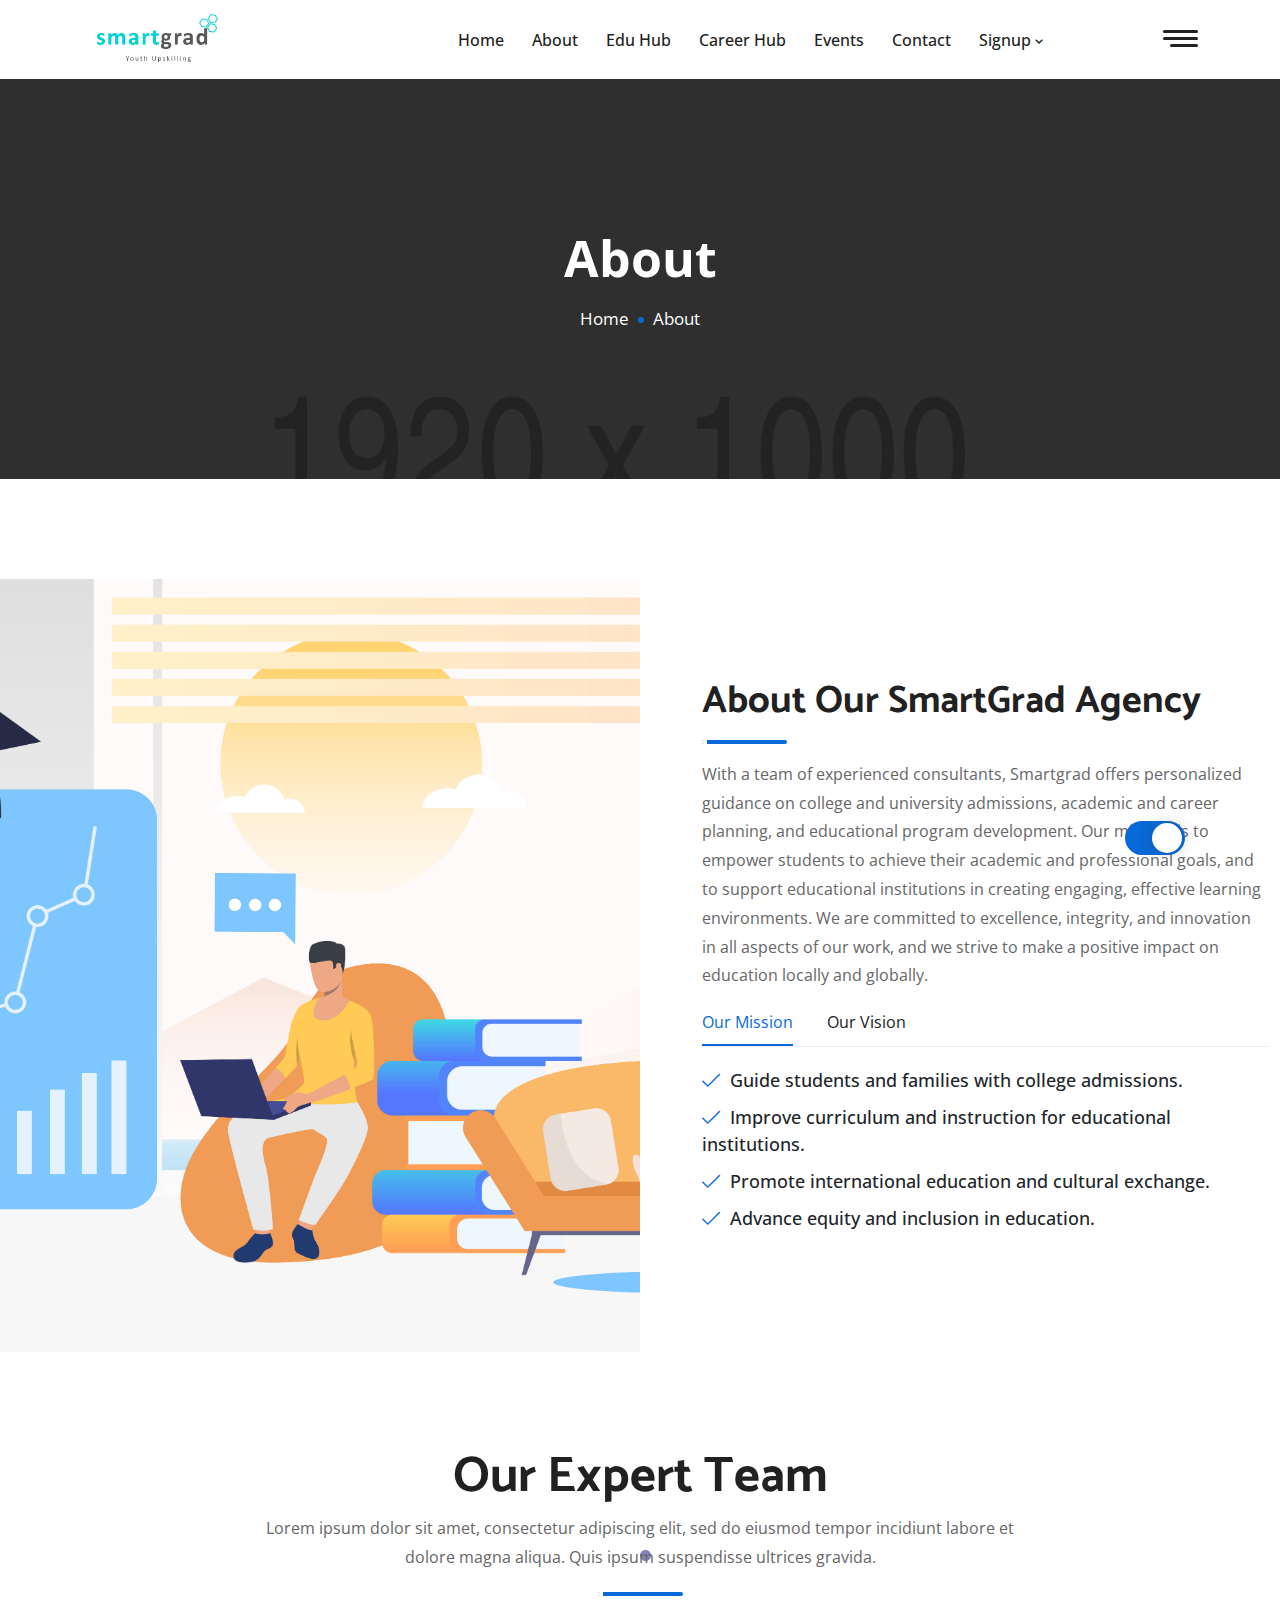
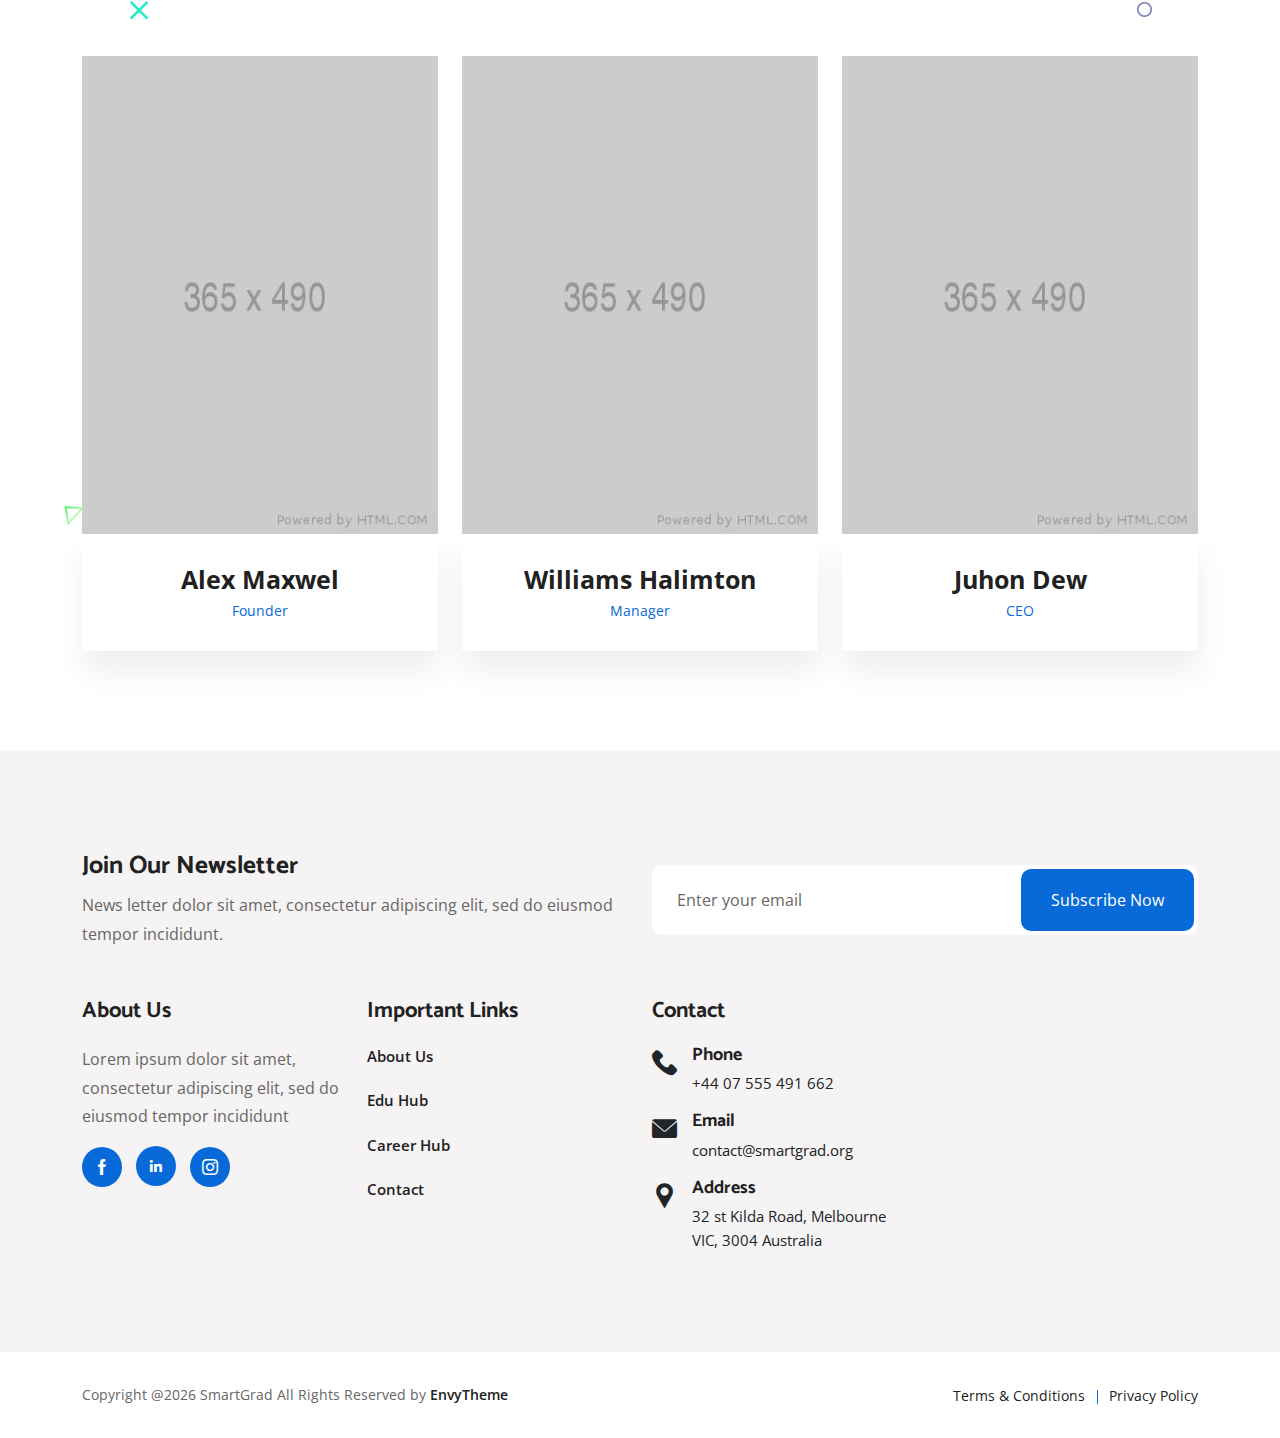
==== about.html @ a42e8f5b "footer updated" ====
<!doctype html>
<html lang="zxx" class="theme-light">
    <head>
        <!-- Required meta tags -->
        <meta charset="utf-8">
        <meta name="viewport" content="width=device-width, initial-scale=1, shrink-to-fit=no">
        <!-- Bootstrap CSS --> 
        <link rel="stylesheet" href="assets/css/bootstrap.min.css">
        <!-- Owl Default CSS --> 
        <link rel="stylesheet" href="assets/css/owl.default.min.css">
        <!-- Owl Carousel CSS --> 
        <link rel="stylesheet" href="assets/css/owl.carousel.min.css">
        <!-- Owl Magnific CSS --> 
        <link rel="stylesheet" href="assets/css/magnific-popup.min.css">
        <!-- Animate CSS --> 
        <link rel="stylesheet" href="assets/css/animate.min.css">
        <!-- Boxicons CSS --> 
		<link rel="stylesheet" href="assets/css/boxicons.min.css">
        <!-- Flaticon CSS --> 
		<link rel="stylesheet" href="assets/css/flaticon.css">
        <!-- Meanmenu CSS -->
        <link rel="stylesheet" href="assets/css/meanmenu.css">
		<!-- Odometer CSS-->
		<link rel="stylesheet" href="assets/css/odometer.min.css">
        <!-- Style CSS -->
        <link rel="stylesheet" href="assets/css/style.css">
        <!-- RTL CSS -->
        <link rel="stylesheet" href="assets/css/dark.css">
        <!-- Responsive CSS -->
		<link rel="stylesheet" href="assets/css/responsive.css">
		
		<title>Fria - IT Startups & Digital Services HTML Template</title>

        <link rel="icon" type="image/png" href="assets/img/favicon.png">
    </head>

    <body>

        <!-- Start Preloader Area -->
        <div class="preloader">
            <div class="preloader">
                <span></span>
                <span></span>
            </div>
        </div>
        <!-- End Preloader Area -->

        <!-- Start Navbar Area -->
        <div class="navbar-area">
            <div class="fria-responsive-nav">
                <div class="container">
                    <div class="fria-responsive-menu">
                        <div class="logo">
                            <a href="index.html">
                                <img src="assets/img/logo.jpg" class="black-logo" alt="image">
                                <img src="assets/img/logo-2.png" class="white-logo" alt="image">
                            </a>
                        </div>
                    </div>
                </div>
            </div>

            <div class="fria-nav">
                <div class="container">
                    <nav class="navbar navbar-expand-md navbar-light">
                        <a class="navbar-brand" href="index-old.html">
                            <img src="assets/img/logo.jpg" class="black-logo" alt="image" width="150" height="auto">
                            <img src="assets/img/logo-2.png" class="white-logo" alt="image">
                        </a>

                        <div class="collapse navbar-collapse mean-menu" id="navbarSupportedContent">
                            <ul class="navbar-nav">
                                <li class="nav-item">
                                    <a href="/index.html" class="nav-link">
                                        Home
                                    </a>
                                </li>

                                <li class="nav-item">
                                    <a href="about.html" class="nav-link">
                                        About
                                    </a>
                                </li>

                                <li class="nav-item">
                                    <a href="#" class="nav-link">
                                        Edu Hub
                                    </a>
                                </li>

                                <li class="nav-item">
                                    <a href="#" class="nav-link">
                                        Career Hub
                                    </a>
                                </li>
                                <li class="nav-item">
                                    <a href="event.html" class="nav-link">
                                        Events
                                    </a>
                                </li>
                                <li class="nav-item">
                                    <a href="contact.html" class="nav-link">
                                        Contact
                                    </a>
                                </li>
                                <li class="nav-item">
                                    <a href="contact.html" class="nav-link">
                                        Signup
                                        <i class='bx bx-chevron-down'></i>
                                    </a>
                                    <ul class="dropdown-menu">
                                        <li class="nav-item">
                                            <a href="index-old.html" class="nav-link">
                                                Signup for Education
                                            </a>
                                        </li>

                                        <li class="nav-item">
                                            <a href="sign-in.html?for=education" class="nav-link">
                                                Signup for Career
                                            </a>
                                        </li>
                                    </ul>
                                </li>
                            </ul>

                            <div class="others-options">
                                <!--                                <div class="option-item">-->
                                <!--                                    <i class="search-btn flaticon-search"></i>-->
                                <!--                                    <i class="close-btn flaticon-cancel"></i>-->
                                <!--                                    <div class="search-overlay search-popup">-->
                                <!--                                        <div class='search-box'>-->
                                <!--                                            <form class="search-form">-->
                                <!--                                                <input class="search-input" name="search" placeholder="Search" type="text">-->

                                <!--                                                <button class="search-button" type="submit">-->
                                <!--                                                    <i class="flaticon-search"></i>-->
                                <!--                                                </button>-->
                                <!--                                            </form>-->
                                <!--                                        </div>-->
                                <!--                                    </div>-->
                                <!--                                </div>-->

                                <div class="burger-menu">
                                    <span></span>
                                    <span></span>
                                    <span></span>
                                </div>
                            </div>
                        </div>
                    </nav>
                </div>
            </div>
        </div>
        <!-- End Navbar Area -->

        <!-- Sidebar Modal -->
        <div class="sidebar-modal">
            <div class="sidebar-modal-inner">
                <div class="sidebar-about-area">
                    <div class="title">
                        <h2>About Us</h2>
                        <p>We believe brand interaction is key in communication. Real innovations and a positive customer experience are the heart of successful communication. No fake products and services. The customer is king, their lives and needs are the inspiration.</p>
                    </div>
                </div>

                <div class="sidebar-contact-feed">
                    <h2>Contact</h2>
                    <div class="contact-form">
                        <form id="contactForm">
                            <div class="row">
                                <div class="col-lg-12 col-md-12">
                                    <div class="form-group">
                                        <input type="text" name="name" id="name" class="form-control" required data-error="Please enter your name" placeholder="Your Name">
                                        <div class="help-block with-errors"></div>
                                    </div>
                                </div>

                                <div class="col-lg-12 col-md-12">
                                    <div class="form-group">
                                        <input type="email" name="email" id="email" class="form-control" required data-error="Please enter your email" placeholder="Your Email">
                                        <div class="help-block with-errors"></div>
                                    </div>
                                </div>

                                <div class="col-lg-12 col-md-12">
                                    <div class="form-group">
                                        <input type="text" name="phone_number" id="phone_number" required data-error="Please enter your number" class="form-control" placeholder="Your Phone">
                                        <div class="help-block with-errors"></div>
                                    </div>
                                </div>

                                <div class="col-lg-12 col-md-12">
                                    <div class="form-group">
                                        <input type="text" name="msg_subject" id="msg_subject" class="form-control" required data-error="Please enter your subject" placeholder="Your Subject">
                                        <div class="help-block with-errors"></div>
                                    </div>
                                </div>

                                <div class="col-lg-12 col-md-12">
                                    <div class="form-group">
                                        <textarea name="message" class="form-control" id="message" cols="30" rows="6" required data-error="Write your message" placeholder="Your Message"></textarea>
                                        <div class="help-block with-errors"></div>
                                    </div>
                                </div>

                                <div class="col-lg-12 col-md-12">
                                    <div class="send-btn">
                                        <button type="submit" class="send-btn-one">
                                            Send Message
                                        </button>

                                        <div id="msgSubmit" class="h3 text-center hidden"></div>
                                        <div class="clearfix"></div>
                                    </div>
                                </div>
                            </div>
                        </form>
                    </div>
                </div>

                <div class="sidebar-contact-area">
                    <div class="contact-info">
                        <div class="contact-info-content">
                            <h2>
                                <a href="tel:+0881306298615">
                                    +088 130 629 8615
                                </a>
                                <span>OR</span>
                                <a href="mailto:fria@gmail.com">
                                    fria@gmail.com
                                </a>
                            </h2>
    
                            <ul class="social">
                                <li>
                                    <a href="#" target="_blank">
                                        <i class="flaticon-facebook"></i>
                                    </a>
                                </li>
                                <li>
                                    <a href="#" target="_blank">
                                        <i class="flaticon-twitter"></i>
                                    </a>
                                </li>
                                <li>
                                    <a href="#" target="_blank">
                                        <i class="flaticon-instagram"></i>
                                    </a>
                                </li>
                                <li>
                                    <a href="#" target="_blank">
                                        <i class="flaticon-pinterest"></i>
                                    </a>
                                </li>
                            </ul>
                        </div>
                    </div>
                </div>

                <span class="close-btn sidebar-modal-close-btn">
                    <i class="flaticon-cancel"></i>
                </span>
            </div>
        </div>
        <!-- End Sidebar Modal -->

        <!-- Start Page Title Area -->
        <div class="page-title-area item-bg-1">
            <div class="d-table">
                <div class="d-table-cell">
                    <div class="container">
                        <div class="page-title-content">
                            <h2>About</h2>
                            <ul>
                                <li><a href="index-old.html">Home</a></li>
                                <li>About</li>
                            </ul>
                        </div>
                    </div>
                </div>
            </div>
        </div>
        <!-- End Page Title Area -->

        <!-- Start About Area -->
        <section class="about-section ptb-100">
            <div class="container-fluid">
                <div class="row">
                    <div class="col-lg-6 p-0">
                        <div class="about-image">
                            <img src="assets/about.jpeg" alt="image">
                        </div>
                    </div>

                    <div class="col-lg-6">
                        <div class="about-tab">
                            <h2>About Our SmartGrad Agency</h2>
                            <div class="bar"></div>
                            <p>With a team of experienced consultants, Smartgrad offers personalized guidance on college and university admissions, academic and career planning, and educational program development. Our mission is to empower students to achieve their academic and professional goals, and to support educational institutions in creating engaging, effective learning environments. We are committed to excellence, integrity, and innovation in all aspects of our work, and we strive to make a positive impact on education locally and globally.</p>

                            <div class="tab about-list-tab">
                                <ul class="tabs">
                                    <li>
                                        <a href="#">
                                            Our Mission
                                        </a>
                                    </li>
                                    <li>
                                        <a href="#">
                                            Our Vision
                                        </a>
                                    </li>
                                </ul>

                                <div class="tab_content">
                                    <div class="tabs_item">
                                        <ul class="list">
                                            <li>
                                                <i class="flaticon-tick"></i>
                                                Guide students and families with college admissions.
                                            </li>

                                            <li>
                                                <i class="flaticon-tick"></i>
                                                Improve curriculum and instruction for educational institutions.
                                            </li>

                                            <li>
                                                <i class="flaticon-tick"></i>
                                                Promote international education and cultural exchange.
                                            </li>

                                            <li>
                                                <i class="flaticon-tick"></i>
                                                Advance equity and inclusion in education.
                                            </li>
                                        </ul>
                                    </div>

                                    <div class="tabs_item">
                                        <ul class="list">
                                            <li>
                                                <i class="flaticon-tick"></i>
                                                To be the top choice for students and families seeking education guidance.
                                            </li>

                                            <li>
                                                <i class="flaticon-tick"></i>
                                                To revolutionize education by providing innovative solutions to educational institutions.
                                            </li>

                                            <li>
                                                <i class="flaticon-tick"></i>
                                                To create a global network of students and educators promoting cultural exchange and collaboration.
                                            </li>

                                            <li>
                                                <i class="flaticon-tick"></i>
                                                To promote equitable and inclusive education opportunities for all students.
                                            </li>
                                        </ul>

                                        <p>Lorem ipsum dolor sit amet, consectetur adipiscing elit, sed do eiusmod tempor incididunt ut labore et dolore magna aliqua. Quis ipsum suspendisse ultrices gravida. Risus commodo viverra maecenas accumsan facilisis.</p>

                                        <a class="default-btn" href="#">
                                            Discover More
                                        </a>
                                    </div>

                                    <div class="tabs_item">
                                        <div class="text">
                                            <h3>How to generate your Creative Idea With IT Business</h3>
                                        </div>

                                        <ul class="list">
                                            <li>
                                                <i class="flaticon-tick"></i>
                                                The Philosopy of Business Analytics
                                            </li>

                                            <li>
                                                <i class="flaticon-tick"></i>
                                                Fast Track Your Business
                                            </li>

                                            <li>
                                                <i class="flaticon-tick"></i>
                                                Lies & Damn Lies About Your Business
                                            </li>

                                            <li>
                                                <i class="flaticon-tick"></i>
                                                The Ultimate Deal on Business
                                            </li>
                                        </ul>

                                        <p>Lorem ipsum dolor sit amet, consectetur adipiscing elit, sed do eiusmod tempor incididunt ut labore et dolore magna aliqua. Quis ipsum suspendisse ultrices gravida. Risus commodo viverra maecenas accumsan facilisis.</p>

                                        <a class="default-btn" href="#">
                                            Discover More
                                        </a>
                                    </div>
                                </div>
                            </div>
                        </div>
                    </div>
                </div>
            </div>
        </section>
        <!-- End About Area -->
        
        <!-- Start Team Area -->
        <section class="team-section pb-70">
            <div class="container">
                <div class="section-title">
                    <h2>Our Expert Team</h2>
                    <p>Lorem ipsum dolor sit amet, consectetur adipiscing elit, sed do eiusmod tempor incidiunt labore et dolore magna aliqua. Quis ipsum suspendisse ultrices gravida.</p>
                    <div class="bar"></div>
                </div>

                <div class="row">
                    <div class="col-lg-4 col-md-6 col-sm-6">
                        <div class="team-item">
                            <div class="image">
                                <img src="assets/img/team/1.jpg" alt="image">
    
                                <ul class="social">
                                    <li>
                                        <a href="#" target="_blank">
                                            <i class="bx bxl-facebook"></i>
                                        </a>
                                    </li>
                                    <li>
                                        <a href="#" target="_blank">
                                            <i class="bx bxl-twitter"></i>
                                        </a>
                                    </li>
                                    <li>
                                        <a href="#" target="_blank">
                                            <i class="bx bxl-linkedin"></i>
                                        </a>
                                    </li>
                                    <li>
                                        <a href="#" target="_blank">
                                            <i class="bx bxl-instagram"></i>
                                        </a>
                                    </li>
                                </ul>
                            </div>
    
                            <div class="content">
                                <h3>Alex Maxwel</h3>
                                <span>Founder</span>
                            </div>
                        </div>
                    </div>

                    <div class="col-lg-4 col-md-6 col-sm-6">
                        <div class="team-item">
                            <div class="image">
                                <img src="assets/img/team/2.jpg" alt="image">
    
                                <ul class="social">
                                    <li>
                                        <a href="#" target="_blank">
                                            <i class="bx bxl-facebook"></i>
                                        </a>
                                    </li>
                                    <li>
                                        <a href="#" target="_blank">
                                            <i class="bx bxl-twitter"></i>
                                        </a>
                                    </li>
                                    <li>
                                        <a href="#" target="_blank">
                                            <i class="bx bxl-linkedin"></i>
                                        </a>
                                    </li>
                                    <li>
                                        <a href="#" target="_blank">
                                            <i class="bx bxl-instagram"></i>
                                        </a>
                                    </li>
                                </ul>
                            </div>
    
                            <div class="content">
                                <h3>Williams Halimton</h3>
                                <span>Manager</span>
                            </div>
                        </div>
                    </div>

                    <div class="col-lg-4 col-md-6 col-sm-6 offset-lg-0 offset-md-3">
                        <div class="team-item">
                            <div class="image">
                                <img src="assets/img/team/3.jpg" alt="image">
    
                                <ul class="social">
                                    <li>
                                        <a href="#" target="_blank">
                                            <i class="bx bxl-facebook"></i>
                                        </a>
                                    </li>
                                    <li>
                                        <a href="#" target="_blank">
                                            <i class="bx bxl-twitter"></i>
                                        </a>
                                    </li>
                                    <li>
                                        <a href="#" target="_blank">
                                            <i class="bx bxl-linkedin"></i>
                                        </a>
                                    </li>
                                    <li>
                                        <a href="#" target="_blank">
                                            <i class="bx bxl-instagram"></i>
                                        </a>
                                    </li>
                                </ul>
                            </div>
    
                            <div class="content">
                                <h3>Juhon Dew</h3>
                                <span>CEO</span>
                            </div>
                        </div>
                    </div>
                </div>
            </div>

            <div class="default-shape">
                <div class="shape-1">
                    <img src="assets/img/shape/4.png" alt="image">
                </div>

                <div class="shape-2 rotateme">
                    <img src="assets/img/shape/5.svg" alt="image">
                </div>

                <div class="shape-3">
                    <img src="assets/img/shape/6.svg" alt="image">
                </div>

                <div class="shape-4">
                    <img src="assets/img/shape/7.png" alt="image">
                </div>

                <div class="shape-5">
                    <img src="assets/img/shape/8.png" alt="image">
                </div>
            </div>
        </section>
        <!-- End Team Area -->

        <!-- Start Footer Area -->
        <section class="footer-section pt-100 pb-70">
            <div class="container">
                <div class="subscribe-area">
                    <div class="row align-items-center">
                        <div class="col-lg-6 col-md-6">
                            <div class="subscribe-content">
                                <h2>Join Our Newsletter</h2>
                                <p>News letter dolor sit amet, consectetur adipiscing elit, sed do eiusmod tempor incididunt.</p>
                            </div>
                        </div>

                        <div class="col-lg-6 col-md-6">
                            <form class="newsletter-form">
                                <input type="email" class="input-newsletter" placeholder="Enter your email" name="EMAIL" required autocomplete="off">
                                <button type="submit">
                                    Subscribe Now
                                </button>

                                <div id="validator-newsletter" class="form-result"></div>
                            </form>
                        </div>
                    </div>
                </div>

                <div class="row">
                    <div class="col-lg-3 col-md-6 col-sm-6">
                        <div class="single-footer-widget">
                            <div class="footer-heading">
                                <h3>About Us</h3>
                            </div>
                            <p>Lorem ipsum dolor sit amet, consectetur adipiscing elit, sed do eiusmod tempor incididunt</p>
                            <ul class="footer-social">
                                <li>
                                    <a href="https://www.facebook.com/smartgrad.uk" target="_blank">
                                        <i class="flaticon-facebook"></i>
                                    </a>
                                </li>

                                <li>
                                    <a href="https://www.linkedin.com/company/smartgrad-org/" target="_blank">
                                        <i class="bx bxl-linkedin"></i>
                                    </a>
                                </li>
                                <li>
                                    <a href="https://www.instagram.com/smartgrad_/" target="_blank">
                                        <i class="flaticon-instagram"></i>
                                    </a>
                                </li>
                            </ul>
                        </div>
                    </div>

                    <div class="col-lg-3 col-md-6 col-sm-6">
                        <div class="single-footer-widget">
                            <div class="footer-heading">
                                <h3>Important Links</h3>
                            </div>

                            <ul class="footer-quick-links">
                                <li>
                                    <a href="about.html">About Us</a>
                                </li>
                                <li>
                                    <a href="edu-hub.html">Edu Hub</a>
                                </li>
                                <li>
                                    <a href="career-hub.html">Career Hub</a>
                                </li>
                                <li>
                                    <a href="contact.html">Contact</a>
                                </li>
                            </ul>
                        </div>
                    </div>

                    <div class="col-lg-3 col-md-6 col-sm-6">
                        <div class="single-footer-widget">
                            <div class="footer-heading">
                                <h3>Contact</h3>
                            </div>

                            <div class="footer-info-contact">
                                <i class="flaticon-phone-call"></i>
                                <h3>Phone</h3>
                                <span><a href="tel:+44-07-555-491-662">+44 07 555 491 662</a></span>
                            </div>

                            <div class="footer-info-contact">
                                <i class="flaticon-envelope"></i>
                                <h3>Email</h3>
                                <span><a href="mailto:contact@smartgrad.org">contact@smartgrad.org</a></span>
                            </div>

                            <div class="footer-info-contact">
                                <i class="flaticon-pin"></i>
                                <h3>Address</h3>
                                <span>32 st Kilda Road, Melbourne VIC, 3004 Australia</span>
                            </div>
                        </div>
                    </div>
                </div>
            </div>
        </section>
        <!-- End Footer Area -->

        <!-- Start Copy Right Area -->
        <div class="copyright-area">
            <div class="container">
                <div class="copyright-area-content">
                    <div class="row align-items-center">
                        <div class="col-lg-6 col-md-6">
                            <p>
                                Copyright @<script>document.write(new Date().getFullYear())</script> SmartGrad All Rights Reserved by
                                <a href="https://envytheme.com/" target="_blank">
                                    EnvyTheme
                                </a>
                            </p>
                        </div>

                        <div class="col-lg-6 col-md-6">
                            <ul>
                                <li>
                                    <a href="terms-condition.html">Terms & Conditions</a>
                                </li>
                                <li>
                                    <a href="privacy-policy.html">Privacy Policy</a>
                                </li>
                            </ul>
                        </div>
                    </div>
                </div>
            </div>
        </div>
        <!-- End Copy Right Area -->

        <!-- Start Go Top Section -->
        <div class="go-top">
            <i class="bx bx-chevron-up"></i>
            <i class="bx bx-chevron-up"></i>
        </div>
        <!-- End Go Top Section -->

        <!-- dark version -->
        <div class="dark-version">
            <label id="switch" class="switch">
                <input type="checkbox" onchange="toggleTheme()" id="slider">
                <span class="slider round"></span>
            </label>
        </div>
        <!-- dark version -->

        <!-- Jquery Slim JS -->
        <script src="assets/js/jquery.min.js"></script>
        <!-- Popper JS -->
        <script src="assets/js/popper.min.js"></script>
        <!-- Bootstrap JS -->
        <script src="assets/js/bootstrap.min.js"></script>
        <!-- Meanmenu JS -->
        <script src="assets/js/jquery.meanmenu.js"></script>
        <!-- Owl Carousel JS -->
		<script src="assets/js/owl.carousel.js"></script>
        <!-- Magnific JS -->
		<script src="assets/js/jquery.magnific-popup.min.js"></script>
		<!-- Appear JS --> 
        <script src="assets/js/jquery.appear.min.js"></script>
        <script>
            $(document).ready(function(){
                var path = window.location.pathname;
                console.log(path)
                $(".nav-item a[href*='"+path+"']").addClass("active");
            })
        </script>
		<!-- Odometer JS --> 
		<script src="assets/js/odometer.min.js"></script>
		<!-- Form Ajaxchimp JS -->
		<script src="assets/js/jquery.ajaxchimp.min.js"></script>
		<!-- Form Validator JS -->
		<script src="assets/js/form-validator.min.js"></script>
		<!-- Contact JS -->
        <script src="assets/js/contact-form-script.js"></script>
        <!-- Wow JS -->
        <script src="assets/js/wow.min.js"></script>
        <!-- Custom JS -->
        <script src="assets/js/main.js"></script>
    </body>
</html>
---- assets/css/flaticon.css ----
/*
Flaticon icon font: Flaticon
*/
@font-face {
	font-family: "Flaticon";
	src: url("../../assets/fonts/Flaticon.eot");
	src: url("../../assets/fonts/Flaticon.eot?#iefix") format("embedded-opentype"),
	url("../../assets/fonts/Flaticon.woff2") format("woff2"),
	url("../../assets/fonts/Flaticon.woff") format("woff"),
	url("../../assets/fonts/Flaticon.ttf") format("truetype"),
	url("../../assets/fonts/Flaticon.svg#Flaticon") format("svg");
	font-weight: normal;
	font-style: normal;
}
@media screen and (-webkit-min-device-pixel-ratio:0) {
	@font-face {
		font-family: "Flaticon";
		src: url("../../assets/fonts/Flaticon.svg#Flaticon") format("svg");
	}
}
[class^="flaticon-"]:before, [class*=" flaticon-"]:before,
[class^="flaticon-"]:after, [class*=" flaticon-"]:after {   
	font-family: Flaticon;
	font-style: normal;
}


.flaticon-cancel:before { content: "\f100"; }
.flaticon-search:before { content: "\f101"; }
.flaticon-blueprint:before { content: "\f102"; }
.flaticon-update:before { content: "\f103"; }
.flaticon-security:before { content: "\f104"; }
.flaticon-clock:before { content: "\f105"; }
.flaticon-it:before { content: "\f106"; }
.flaticon-setting:before { content: "\f107"; }
.flaticon-promotion:before { content: "\f108"; }
.flaticon-cellphone:before { content: "\f109"; }
.flaticon-shopping-cart:before { content: "\f10a"; }
.flaticon-blog:before { content: "\f10b"; }
.flaticon-devices:before { content: "\f10c"; }
.flaticon-play:before { content: "\f10d"; }
.flaticon-shared-folder:before { content: "\f10e"; }
.flaticon-quality:before { content: "\f10f"; }
.flaticon-target:before { content: "\f110"; }
.flaticon-left-quotes-sign:before { content: "\f111"; }
.flaticon-right:before { content: "\f112"; }
.flaticon-left:before { content: "\f113"; }
.flaticon-facebook:before { content: "\f114"; }
.flaticon-twitter:before { content: "\f115"; }
.flaticon-pinterest:before { content: "\f116"; }
.flaticon-instagram:before { content: "\f117"; }
.flaticon-phone-call:before { content: "\f118"; }
.flaticon-envelope:before { content: "\f119"; }
.flaticon-pin:before { content: "\f11a"; }
.flaticon-optimize:before { content: "\f11b"; }
.flaticon-internet:before { content: "\f11c"; }
.flaticon-cloud-computing:before { content: "\f11d"; }
.flaticon-edit:before { content: "\f11e"; }
.flaticon-thinking:before { content: "\f11f"; }
.flaticon-software:before { content: "\f120"; }
.flaticon-analysis:before { content: "\f121"; }
.flaticon-trophy:before { content: "\f122"; }
.flaticon-technical-support:before { content: "\f123"; }
.flaticon-happy:before { content: "\f124"; }
.flaticon-check:before { content: "\f125"; }
.flaticon-checked:before { content: "\f126"; }
.flaticon-laptop:before { content: "\f127"; }
.flaticon-project-management:before { content: "\f128"; }
.flaticon-report:before { content: "\f129"; }
.flaticon-data:before { content: "\f12a"; }
.flaticon-tick:before { content: "\f12b"; }
---- assets/css/meanmenu.css ----
.mean-container .mean-bar{float:left;width:100%;position:absolute;background:0 0;padding:20px 0 0;z-index:999;border-bottom:1px solid rgba(0,0,0,.03);height:55px}.mean-container a.meanmenu-reveal{width:35px;height:30px;padding:12px 15px 0 0;position:absolute;right:0;cursor:pointer;color:#fff;text-decoration:none;font-size:16px;text-indent:-9999em;line-height:22px;font-size:1px;display:block;font-weight:700}.mean-container a.meanmenu-reveal span{display:block;background:#fff;height:4px;margin-top:3px;border-radius:3px}.mean-container .mean-nav{float:left;width:100%;background:#fff;margin-top:55px}.mean-container .mean-nav ul{padding:0;margin:0;width:100%;border:none;list-style-type:none}.mean-container .mean-nav ul li{position:relative;float:left;width:100%}.mean-container .mean-nav ul li a{display:block;float:left;width:90%;padding:1em 5%;margin:0;text-align:left;color:#677294;border-top:1px solid #dbeefd;text-decoration:none}.mean-container .mean-nav ul li a.active{color:#000}.mean-container .mean-nav ul li li a{width:80%;padding:1em 10%;color:#677294;border-top:1px solid #dbeefd;opacity:1;text-shadow:none!important;visibility:visible;text-transform:none;font-size:14px}.mean-container .mean-nav ul li.mean-last a{border-bottom:none;margin-bottom:0}.mean-container .mean-nav ul li li li a{width:70%;padding:1em 15%}.mean-container .mean-nav ul li li li li a{width:60%;padding:1em 20%}.mean-container .mean-nav ul li li li li li a{width:50%;padding:1em 25%}.mean-container .mean-nav ul li a:hover{background:#252525;background:rgba(255,255,255,.1)}.mean-container .mean-nav ul li a.mean-expand{margin-top:3px;width:100%;height:24px;padding:12px!important;text-align:right;position:absolute;right:0;top:0;z-index:2;font-weight:700;background:0 0;border:none!important}.mean-container .mean-push{float:left;width:100%;padding:0;margin:0;clear:both}.mean-nav .wrapper{width:100%;padding:0;margin:0}.mean-container .mean-bar,.mean-container .mean-bar *{-webkit-box-sizing:content-box;-moz-box-sizing:content-box;box-sizing:content-box}.mean-remove{display:none!important}.mobile-nav{display:none}.mobile-nav.mean-container .mean-nav ul li a.active{color:#ff2d55}.main-nav{background:#000;position:absolute;top:0;left:0;padding-top:15px;padding-bottom:15px;width:100%;z-index:999;height:auto}.mean-nav .dropdown-toggle::after{display:none}.navbar-light .navbar-brand,.navbar-light .navbar-brand:hover{color:#fff;font-weight:700;text-transform:uppercase;line-height:1}.main-nav nav ul{padding:0;margin:0;list-style-type:none}.main-nav nav .navbar-nav .nav-item{position:relative;padding:15px 0}.main-nav nav .navbar-nav .nav-item a{font-weight:500;font-size:16px;text-transform:uppercase;color:#fff;padding-left:0;padding-right:0;padding-top:0;padding-bottom:0;margin-left:15px;margin-right:15px}.main-nav nav .navbar-nav .nav-item a.active,.main-nav nav .navbar-nav .nav-item a:focus,.main-nav nav .navbar-nav .nav-item a:hover{color:#ff2d55}.main-nav nav .navbar-nav .nav-item:hover a{color:#ff2d55}.main-nav nav .navbar-nav .nav-item .dropdown-menu{-webkit-box-shadow:0 0 30px 0 rgba(0,0,0,.05);box-shadow:0 0 30px 0 rgba(0,0,0,.05);background:#0d1028;position:absolute;top:80px;left:0;width:250px;z-index:99;display:block;padding-top:20px;padding-left:5px;padding-right:5px;padding-bottom:20px;opacity:0;visibility:hidden;-webkit-transition:all .3s ease-in-out;transition:all .3s ease-in-out}.main-nav nav .navbar-nav .nav-item .dropdown-menu li{position:relative;padding:0}.main-nav nav .navbar-nav .nav-item .dropdown-menu li a{font-size:15px;font-weight:500;text-transform:capitalize;padding:9px 15px;margin:0;display:block;color:#fff}.main-nav nav .navbar-nav .nav-item .dropdown-menu li a.active,.main-nav nav .navbar-nav .nav-item .dropdown-menu li a:focus,.main-nav nav .navbar-nav .nav-item .dropdown-menu li a:hover{color:#ff2d55}.main-nav nav .navbar-nav .nav-item .dropdown-menu li .dropdown-menu{position:absolute;left:-100%;top:0;opacity:0!important;visibility:hidden!important}.main-nav nav .navbar-nav .nav-item .dropdown-menu li:hover .dropdown-menu{opacity:1!important;visibility:visible!important;top:-20px!important}.main-nav nav .navbar-nav .nav-item .dropdown-menu li .dropdown-menu li .dropdown-menu{position:absolute;left:-100%;top:0;opacity:0!important;visibility:hidden!important}.main-nav nav .navbar-nav .nav-item .dropdown-menu li:hover .dropdown-menu li:hover .dropdown-menu{opacity:1!important;visibility:visible!important;top:-20px!important}.main-nav nav .navbar-nav .nav-item .dropdown-menu li .dropdown-menu li a{color:#fff;text-transform:capitalize}.main-nav nav .navbar-nav .nav-item .dropdown-menu li .dropdown-menu li a.active,.main-nav nav .navbar-nav .nav-item .dropdown-menu li .dropdown-menu li a:focus,.main-nav nav .navbar-nav .nav-item .dropdown-menu li .dropdown-menu li a:hover{color:#fff}.main-nav nav .navbar-nav .nav-item:hover ul{opacity:1;visibility:visible;top:100%}.main-nav nav .navbar-nav .nav-item:last-child .dropdown-menu{left:auto;right:0}@media only screen and (max-width:991px){.mobile-nav{display:block;position:relative}.mobile-nav .logo{text-decoration:none;position:absolute;top:11px;z-index:999;left:15px;color:#fff;font-weight:700;text-transform:uppercase;font-size:20px}.mean-container .mean-bar{background-color:#fff;padding:0}.mean-container a.meanmenu-reveal{padding:15px 15px 0 0}.mobile-nav nav .navbar-nav{height:300px;overflow-y:scroll}.mobile-nav nav .navbar-nav .nav-item a i{display:none}.main-nav{display:none!important}}
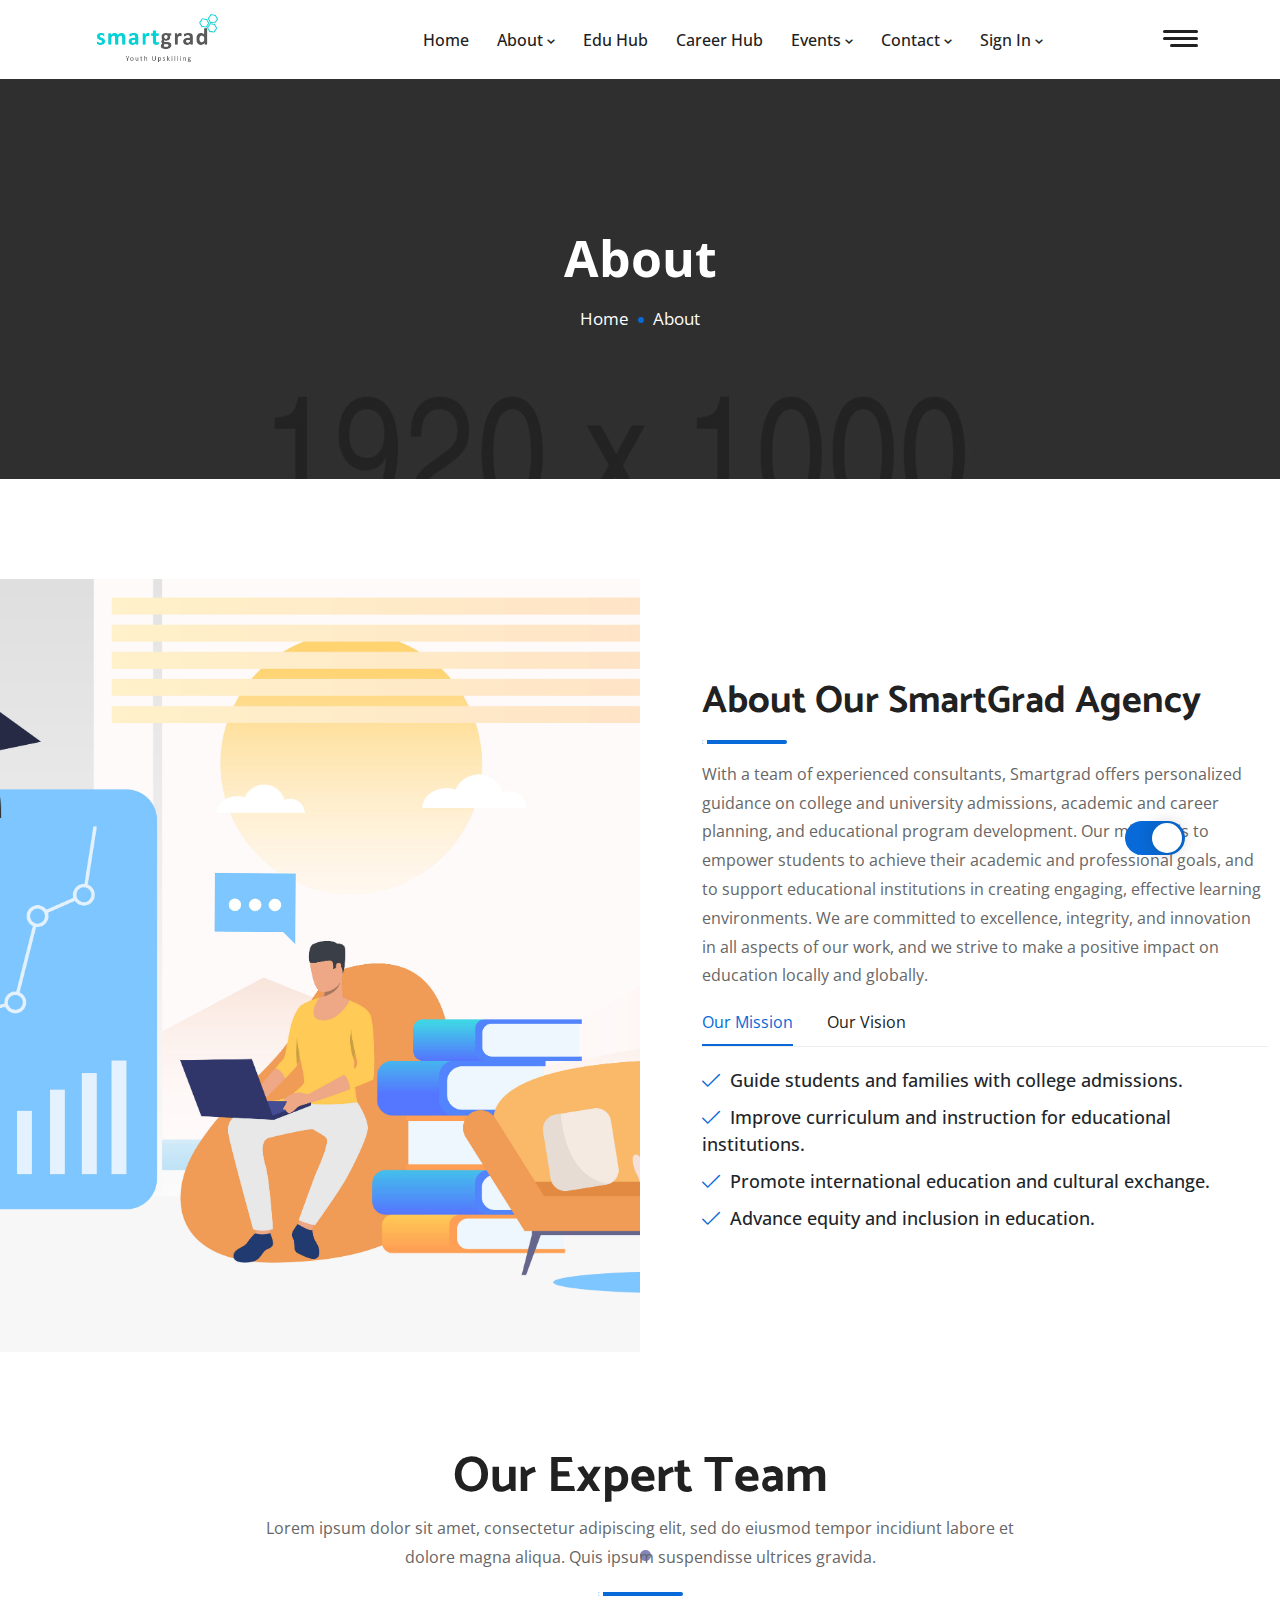
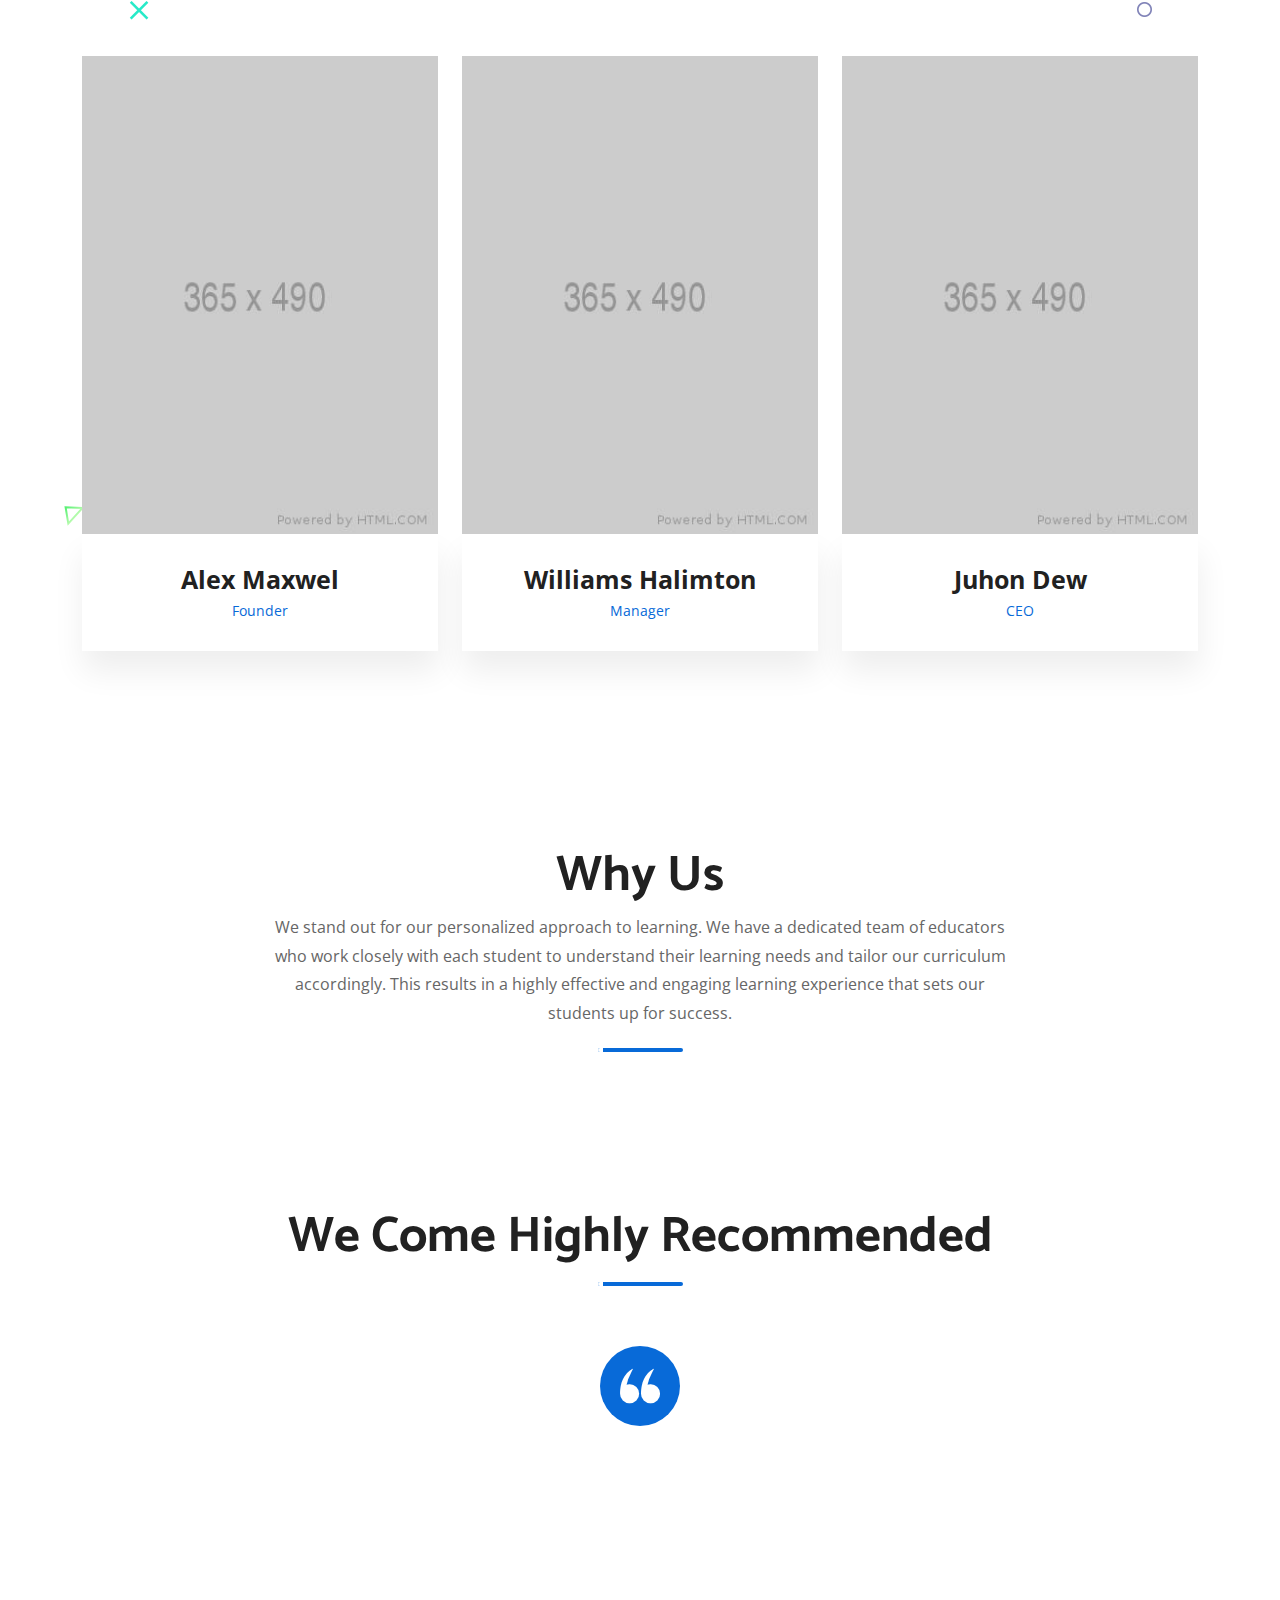
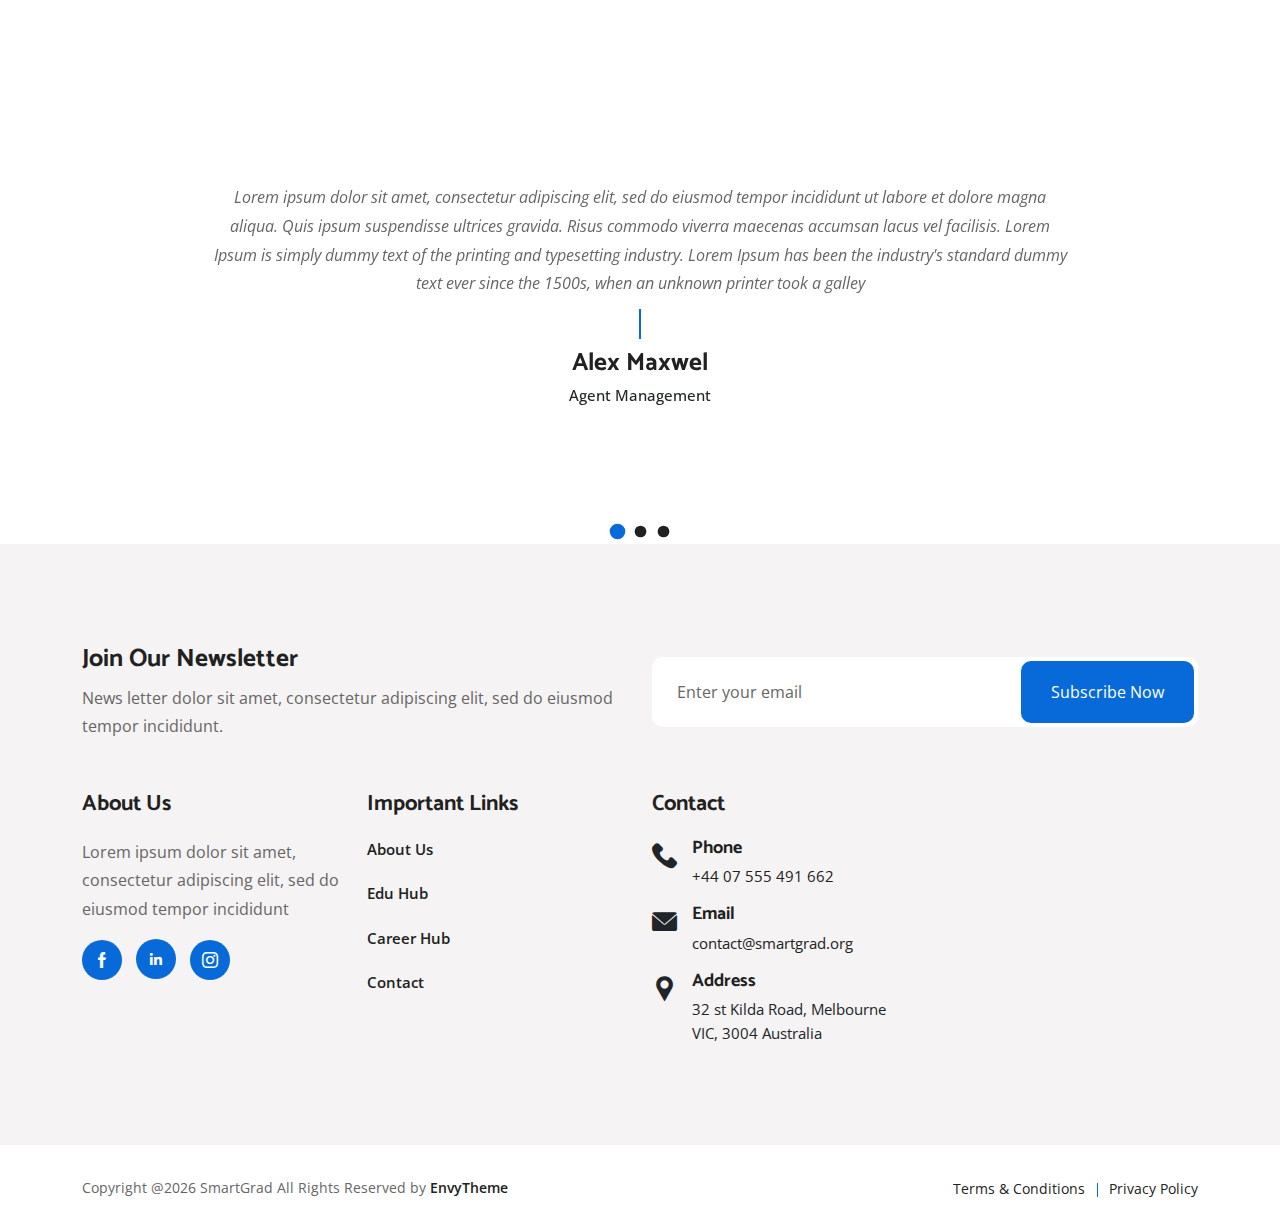
==== commit c2f88a29: "new updates" ====
--- a/about.html
+++ b/about.html
@@ -71,7 +71,7 @@
                         <div class="collapse navbar-collapse mean-menu" id="navbarSupportedContent">
                             <ul class="navbar-nav">
                                 <li class="nav-item">
-                                    <a href="/index.html" class="nav-link">
+                                    <a href="/" class="nav-link">
                                         Home
                                     </a>
                                 </li>
@@ -79,45 +79,89 @@
                                 <li class="nav-item">
                                     <a href="about.html" class="nav-link">
                                         About
-                                    </a>
+                                        <i class='bx bx-chevron-down'></i>
+                                    </a>
+                                    <ul class="dropdown-menu">
+                                        <li class="nav-item">
+                                            <a href="about.html#team" class="nav-link">
+                                                Team
+                                            </a>
+                                        </li>
+                                        <li class="nav-item">
+                                            <a href="about.html#why-us" class="nav-link">
+                                                Why Us
+                                            </a>
+                                        </li>
+                                        <li class="nav-item">
+                                            <a href="about.html#testimonials" class="nav-link">
+                                                Testimonials
+                                            </a>
+                                        </li>
+                                        <li class="nav-item">
+                                            <a href="about.html#partners" class="nav-link">
+                                                Our Partners
+                                            </a>
+                                        </li>
+                                    </ul>
                                 </li>
 
                                 <li class="nav-item">
-                                    <a href="#" class="nav-link">
+                                    <a href="edu-hub.html" class="nav-link">
                                         Edu Hub
                                     </a>
                                 </li>
 
                                 <li class="nav-item">
-                                    <a href="#" class="nav-link">
+                                    <a href="career-hub.html" class="nav-link">
                                         Career Hub
                                     </a>
                                 </li>
                                 <li class="nav-item">
                                     <a href="event.html" class="nav-link">
                                         Events
-                                    </a>
+                                        <i class='bx bx-chevron-down'></i>
+                                    </a>
+                                    <ul class="dropdown-menu">
+                                        <li class="nav-item">
+                                            <a href="event.html#upcoming-events" class="nav-link">
+                                                Upcoming Events
+                                            </a>
+                                        </li>
+                                        <li class="nav-item">
+                                            <a href="event.html#news" class="nav-link">
+                                                News
+                                            </a>
+                                        </li>
+                                    </ul>
                                 </li>
                                 <li class="nav-item">
                                     <a href="contact.html" class="nav-link">
                                         Contact
-                                    </a>
-                                </li>
-                                <li class="nav-item">
-                                    <a href="contact.html" class="nav-link">
-                                        Signup
                                         <i class='bx bx-chevron-down'></i>
                                     </a>
                                     <ul class="dropdown-menu">
                                         <li class="nav-item">
-                                            <a href="index-old.html" class="nav-link">
-                                                Signup for Education
+                                            <a href="faq.html" class="nav-link">
+                                                FAQ
                                             </a>
                                         </li>
-
+                                    </ul>
+                                </li>
+                                <li class="nav-item">
+                                    <a href="sign-in.html" class="nav-link">
+                                        Sign in
+                                        <i class='bx bx-chevron-down'></i>
+                                    </a>
+                                    <ul class="dropdown-menu">
                                         <li class="nav-item">
                                             <a href="sign-in.html?for=education" class="nav-link">
-                                                Signup for Career
+                                                Sign in for Education
+                                            </a>
+                                        </li>
+
+                                        <li class="nav-item">
+                                            <a href="sign-in.html?for=career" class="nav-link">
+                                                Sign in for Career
                                             </a>
                                         </li>
                                     </ul>
@@ -411,7 +455,7 @@
         <!-- End About Area -->
         
         <!-- Start Team Area -->
-        <section class="team-section pb-70">
+        <section id="team" class="team-section pb-70">
             <div class="container">
                 <div class="section-title">
                     <h2>Our Expert Team</h2>
@@ -553,6 +597,89 @@
             </div>
         </section>
         <!-- End Team Area -->
+
+        <!-- Start Why Us -->
+        <section id="why-us" class="choose-section ptb-100">
+            <div class="container">
+                <div class="section-title">
+                    <h2>Why Us</h2>
+                    <p>We stand out for our personalized approach to learning. We have a dedicated team of educators who work closely with each student to understand their learning needs and tailor our curriculum accordingly. This results in a highly effective and engaging learning experience that sets our students up for success.</p>
+                    <div class="bar"></div>
+                </div>
+            </div>
+        </section>
+        <!-- End Why Us -->
+
+        <!-- Start Clients Area -->
+        <section id="testimonials" class="clients-section">
+            <div class="container">
+                <div class="section-title">
+                    <h2>We come highly recommended</h2>
+                    <div class="bar"></div>
+                </div>
+
+                <div class="clients-slider owl-carousel owl-theme">
+                    <div class="clients-item">
+                        <div class="icon mb-3">
+                            <i class="flaticon-left-quotes-sign"></i>
+                        </div>
+                        <iframe width="560" height="315" src="https://www.youtube.com/embed/Uew5So_5PgM" title="YouTube video player" frameborder="0" allow="accelerometer; autoplay; clipboard-write; encrypted-media; gyroscope; picture-in-picture; web-share" allowfullscreen></iframe>
+                        <p>Lorem ipsum dolor sit amet, consectetur adipiscing elit, sed do eiusmod tempor incididunt ut labore et dolore magna aliqua. Quis ipsum suspendisse ultrices gravida. Risus commodo viverra maecenas accumsan lacus vel facilisis. Lorem Ipsum is simply dummy text of the printing and typesetting industry. Lorem Ipsum has been the industry's standard dummy text ever since the 1500s, when an unknown printer took a galley</p>
+
+                        <div class="clients-content">
+                            <h3>Alex Maxwel</h3>
+                            <span>Agent Management</span>
+                        </div>
+                    </div>
+
+                    <div class="clients-item">
+                        <div class="icon mb-3">
+                            <i class="flaticon-left-quotes-sign"></i>
+                        </div>
+                        <iframe width="560" height="315" src="https://www.youtube.com/embed/Uew5So_5PgM" title="YouTube video player" frameborder="0" allow="accelerometer; autoplay; clipboard-write; encrypted-media; gyroscope; picture-in-picture; web-share" allowfullscreen></iframe>
+                        <p>Lorem ipsum dolor sit amet, consectetur adipiscing elit, sed do eiusmod tempor incididunt ut labore et dolore magna aliqua. Quis ipsum suspendisse ultrices gravida. Risus commodo viverra maecenas accumsan lacus vel facilisis. Lorem Ipsum is simply dummy text of the printing and typesetting industry. Lorem Ipsum has been the industry's standard dummy text ever since the 1500s, when an unknown printer took a galley</p>
+
+                        <div class="clients-content">
+                            <h3>Edmond Halley</h3>
+                            <span>Web Designer</span>
+                        </div>
+                    </div>
+
+                    <div class="clients-item">
+                        <div class="icon  mb-3">
+                            <i class="flaticon-left-quotes-sign"></i>
+                        </div>
+                        <div class="row">
+                            <div class="col-md-4 col-sm-12">
+                                <img src="assets/img/clients/client1.jpeg" width="400" height="600"/>
+                                <p>Coming just out of college I was not sure of what I wanted to concentrate my studies on. Having consulted Smartgrad, I immediately started feeling confident and slowly gained clarity as to what I should do to achieve my career goals in the future</p>
+                                <div class="clients-content">
+                                    <h3>Nash</h3>
+                                    <span>Student</span>
+                                </div>
+                            </div>
+                            <div class="col-md-4 col-sm-12">
+                                <img src="assets/img/clients/client2.jpeg" width="400" height="600"/>
+                                <p>Worked with Smartgrad ahead of my MBA applications and loved their service. Consultations were always professional and constructive and being able to speak to alumni from universities I was interested in made the application process seem more personal and familiar!</p>
+                                <div class="clients-content">
+                                    <h3>Subhi</h3>
+                                    <span>Student</span>
+                                </div>
+                            </div>
+                            <div class="col-md-4 col-sm-12">
+                                <img src="assets/img/clients/client3.jpeg" width="400" height="600"/>
+                                <p>The service felt sincere and personal, we connected virtually and over the course of 4 weeks and multiple revisions, my application to INSEAD got accepted! Very happy with the help I was provided, highly recommend it :)</p>
+                                <div class="clients-content">
+                                    <h3>Liudmilla</h3>
+                                    <span>Student</span>
+                                </div>
+                            </div>
+                        </div>
+                    </div>
+                </div>
+            </div>
+        </section>
+        <!-- End Clients Area -->
 
         <!-- Start Footer Area -->
         <section class="footer-section pt-100 pb-70">
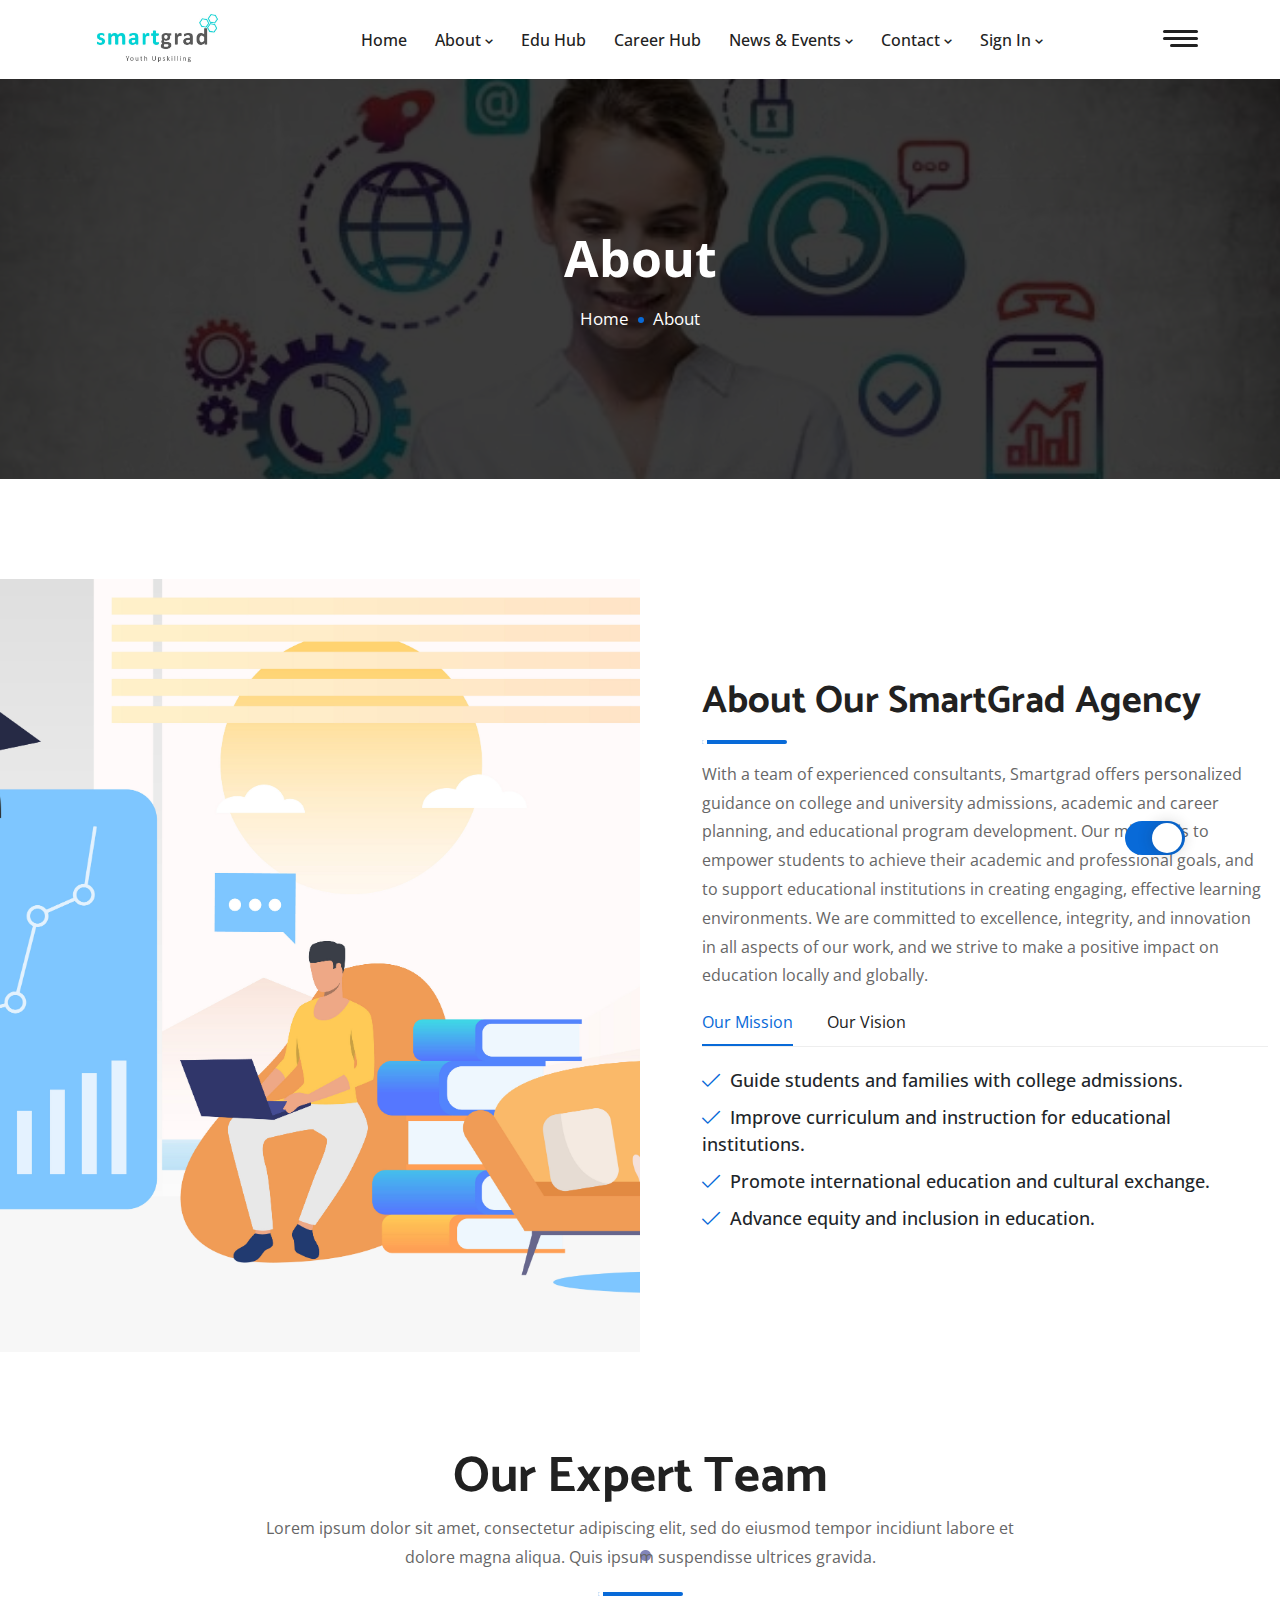
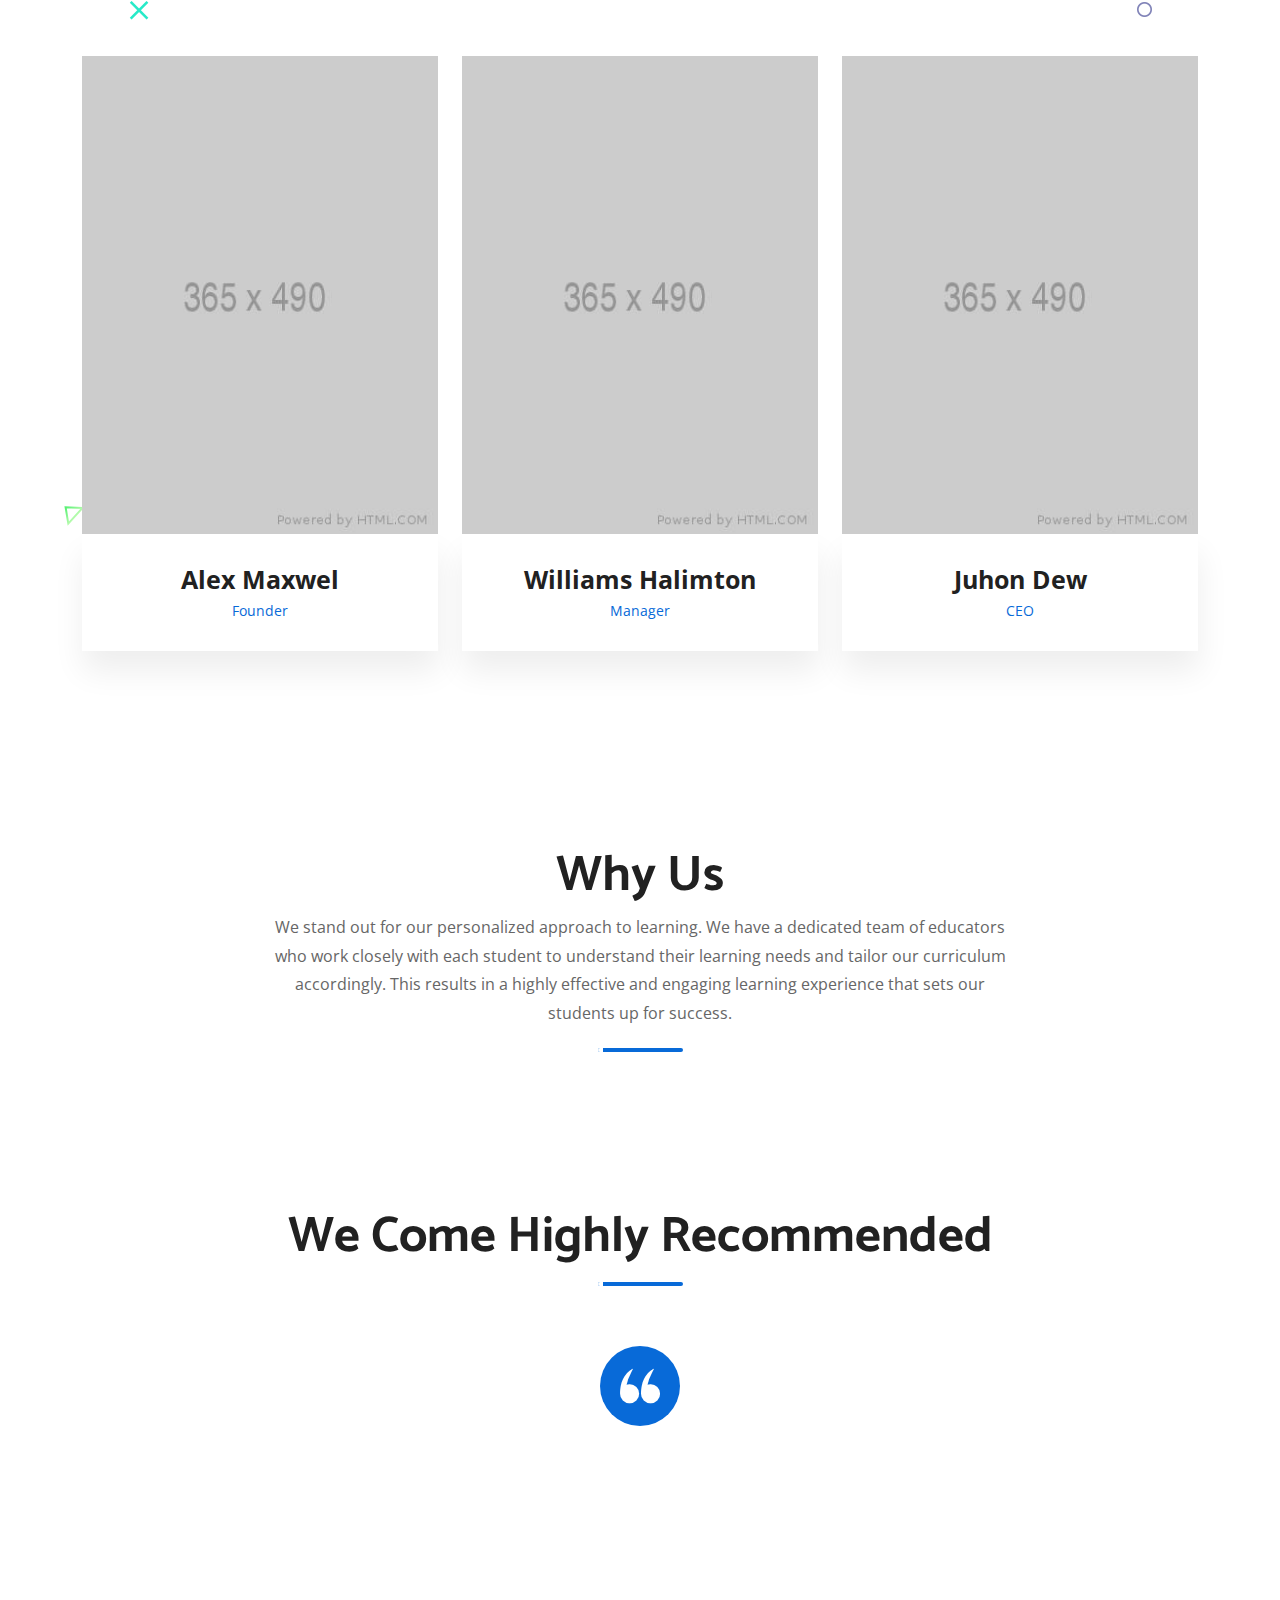
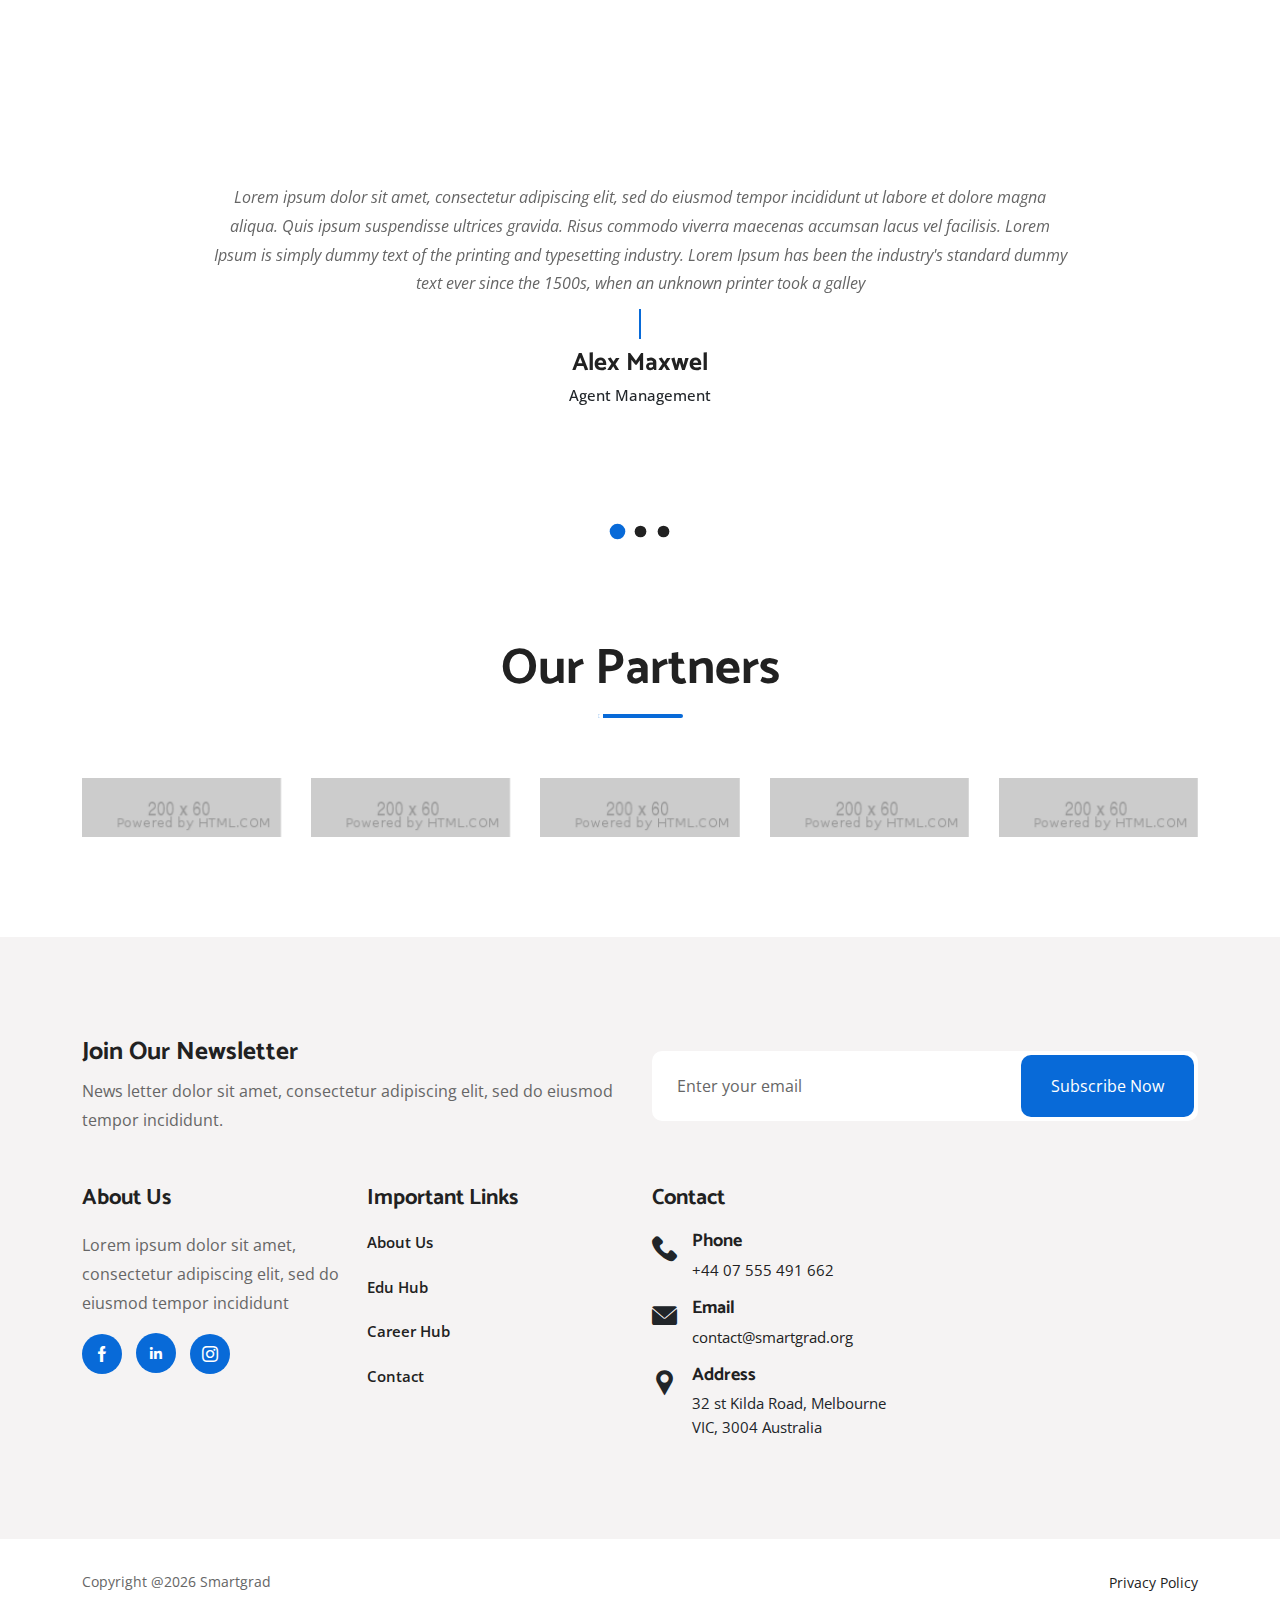
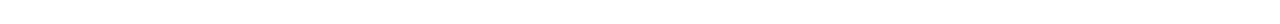
==== commit 39b04827: "all updated" ====
--- a/about.html
+++ b/about.html
@@ -1,5 +1,5 @@
 <!doctype html>
-<html lang="zxx" class="theme-light">
+<html lang="en" class="theme-light">
     <head>
         <!-- Required meta tags -->
         <meta charset="utf-8">
@@ -63,7 +63,7 @@
             <div class="fria-nav">
                 <div class="container">
                     <nav class="navbar navbar-expand-md navbar-light">
-                        <a class="navbar-brand" href="index-old.html">
+                        <a class="navbar-brand" href="index.html">
                             <img src="assets/img/logo.jpg" class="black-logo" alt="image" width="150" height="auto">
                             <img src="assets/img/logo-2.png" class="white-logo" alt="image">
                         </a>
@@ -102,6 +102,11 @@
                                                 Our Partners
                                             </a>
                                         </li>
+                                        <li class="nav-item">
+                                            <a href="privacy-policy.html" class="nav-link">
+                                                Privacy Policy
+                                            </a>
+                                        </li>
                                     </ul>
                                 </li>
 
@@ -118,7 +123,7 @@
                                 </li>
                                 <li class="nav-item">
                                     <a href="event.html" class="nav-link">
-                                        Events
+                                        News & Events
                                         <i class='bx bx-chevron-down'></i>
                                     </a>
                                     <ul class="dropdown-menu">
@@ -681,6 +686,44 @@
         </section>
         <!-- End Clients Area -->
 
+        <!-- Start Partner Section -->
+        <div id="partners" class="partner-section ptb-100">
+            <div class="container">
+                <div class="section-title">
+                    <h2>Our Partners</h2>
+                    <div class="bar"></div>
+                </div>
+                <div class="partner-slider owl-carousel owl-theme">
+                    <div class="partner-item">
+                        <a href="#">
+                            <img src="assets/img/partner/1.png" alt="partner">
+                        </a>
+                    </div>
+                    <div class="partner-item">
+                        <a href="#">
+                            <img src="assets/img/partner/2.png" alt="partner">
+                        </a>
+                    </div>
+                    <div class="partner-item">
+                        <a href="#">
+                            <img src="assets/img/partner/3.png" alt="partner">
+                        </a>
+                    </div>
+                    <div class="partner-item">
+                        <a href="#">
+                            <img src="assets/img/partner/4.png" alt="partner">
+                        </a>
+                    </div>
+                    <div class="partner-item">
+                        <a href="#">
+                            <img src="assets/img/partner/5.png" alt="partner">
+                        </a>
+                    </div>
+                </div>
+            </div>
+        </div>
+        <!-- End Partner Section -->
+
         <!-- Start Footer Area -->
         <section class="footer-section pt-100 pb-70">
             <div class="container">
@@ -794,18 +837,12 @@
                     <div class="row align-items-center">
                         <div class="col-lg-6 col-md-6">
                             <p>
-                                Copyright @<script>document.write(new Date().getFullYear())</script> SmartGrad All Rights Reserved by
-                                <a href="https://envytheme.com/" target="_blank">
-                                    EnvyTheme
-                                </a>
+                                Copyright @<script>document.write(new Date().getFullYear())</script> Smartgrad
                             </p>
                         </div>
 
                         <div class="col-lg-6 col-md-6">
                             <ul>
-                                <li>
-                                    <a href="terms-condition.html">Terms & Conditions</a>
-                                </li>
                                 <li>
                                     <a href="privacy-policy.html">Privacy Policy</a>
                                 </li>
--- a/assets/css/style.css
+++ b/assets/css/style.css
@@ -5884,11 +5884,20 @@
 }
 
 .page-title-area.item-bg-1 {
-  background-image: url(../../assets/img/page-title/bg.jpg);
+  background-image: url(../../assets/image/career-hub/career-hub-page-background.jpeg);
+}
+.page-title-area.item-bg-cv {
+  background-image: url(../../assets/image/news-event/cv-clinic.jpg);
+}
+.page-title-area.item-bg-news {
+  background-image: url(../../assets/image/news-event/news-events.jpeg);
+}
+.page-title-area.item-bg-women {
+  background-image: url(../../assets/image/news-event/women-tech.jpg);
 }
 
 .page-title-area.item-bg-2 {
-  background-image: url(../../assets/img/page-title/bg-2.jpg);
+  background-image: url(../../assets/image/edu-hub/edu-Hub-page-background.jpeg);
 }
 
 .page-title-area.item-bg-4 {
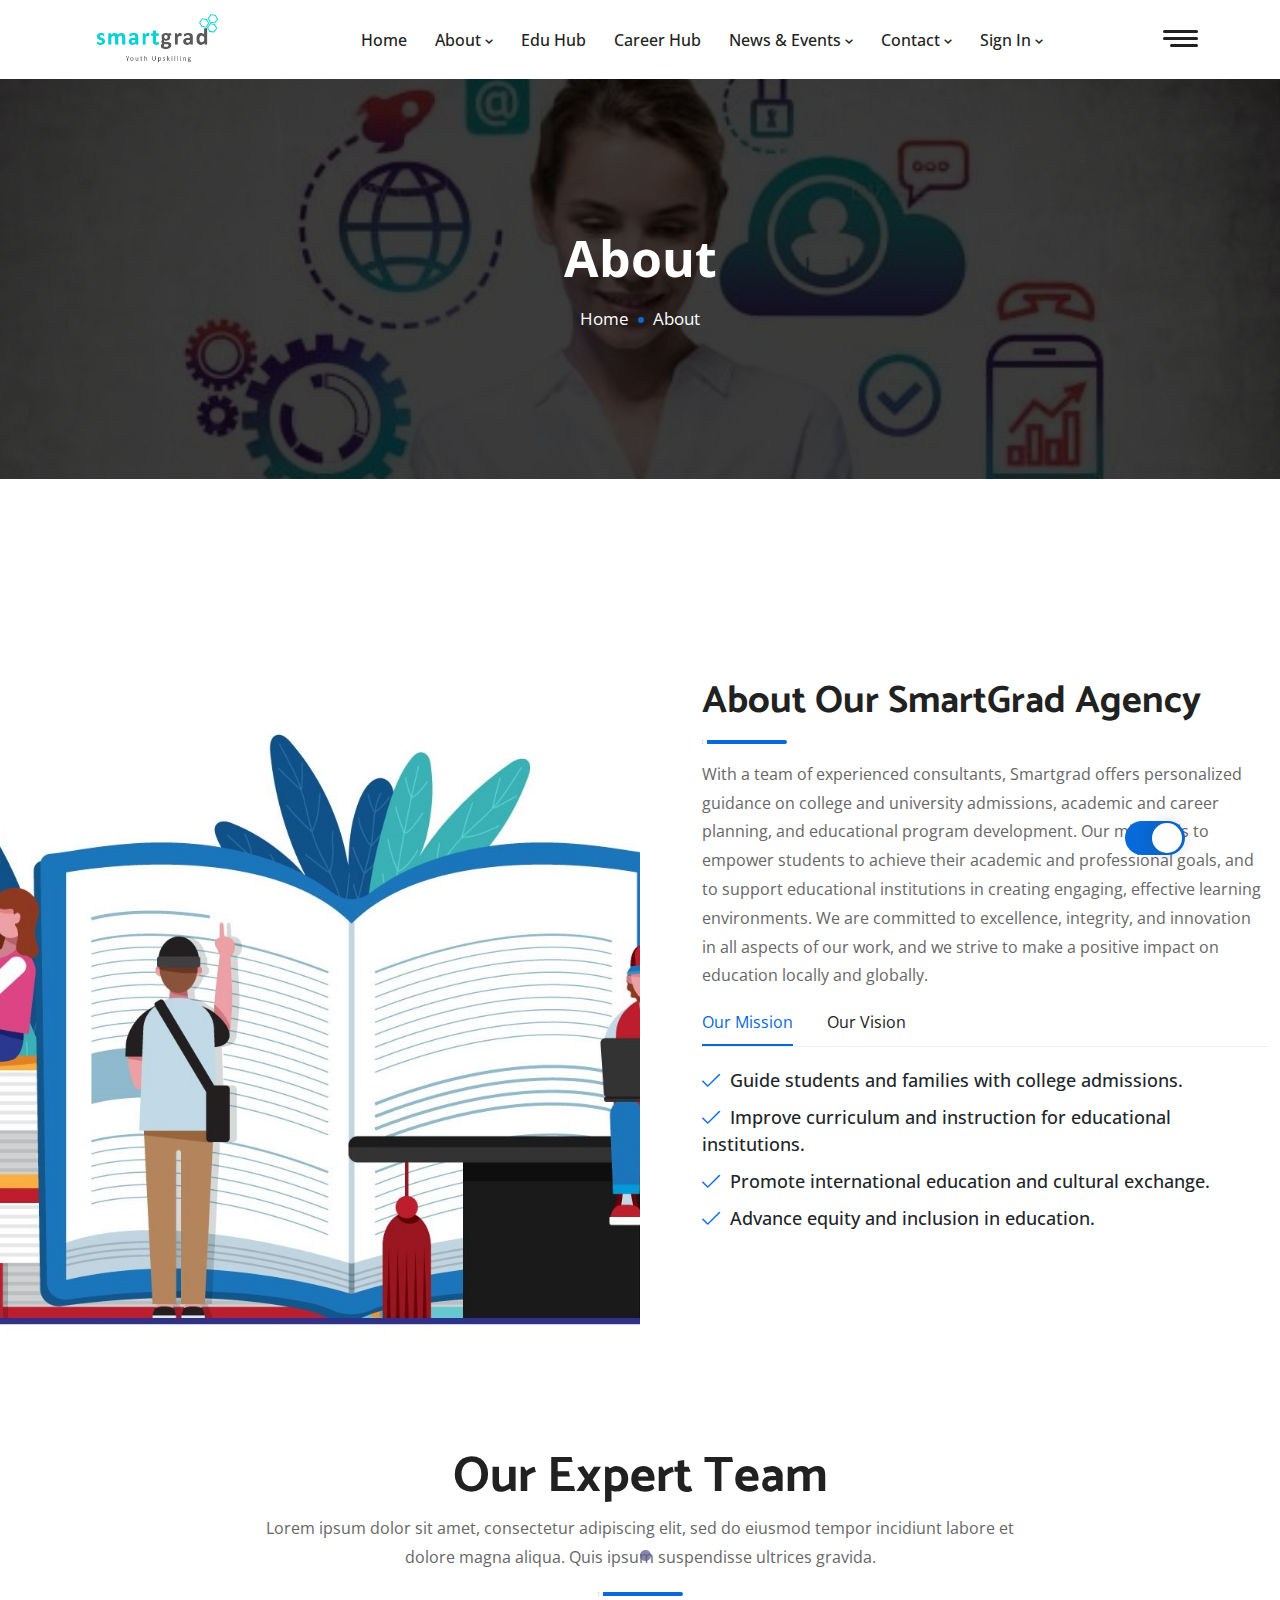
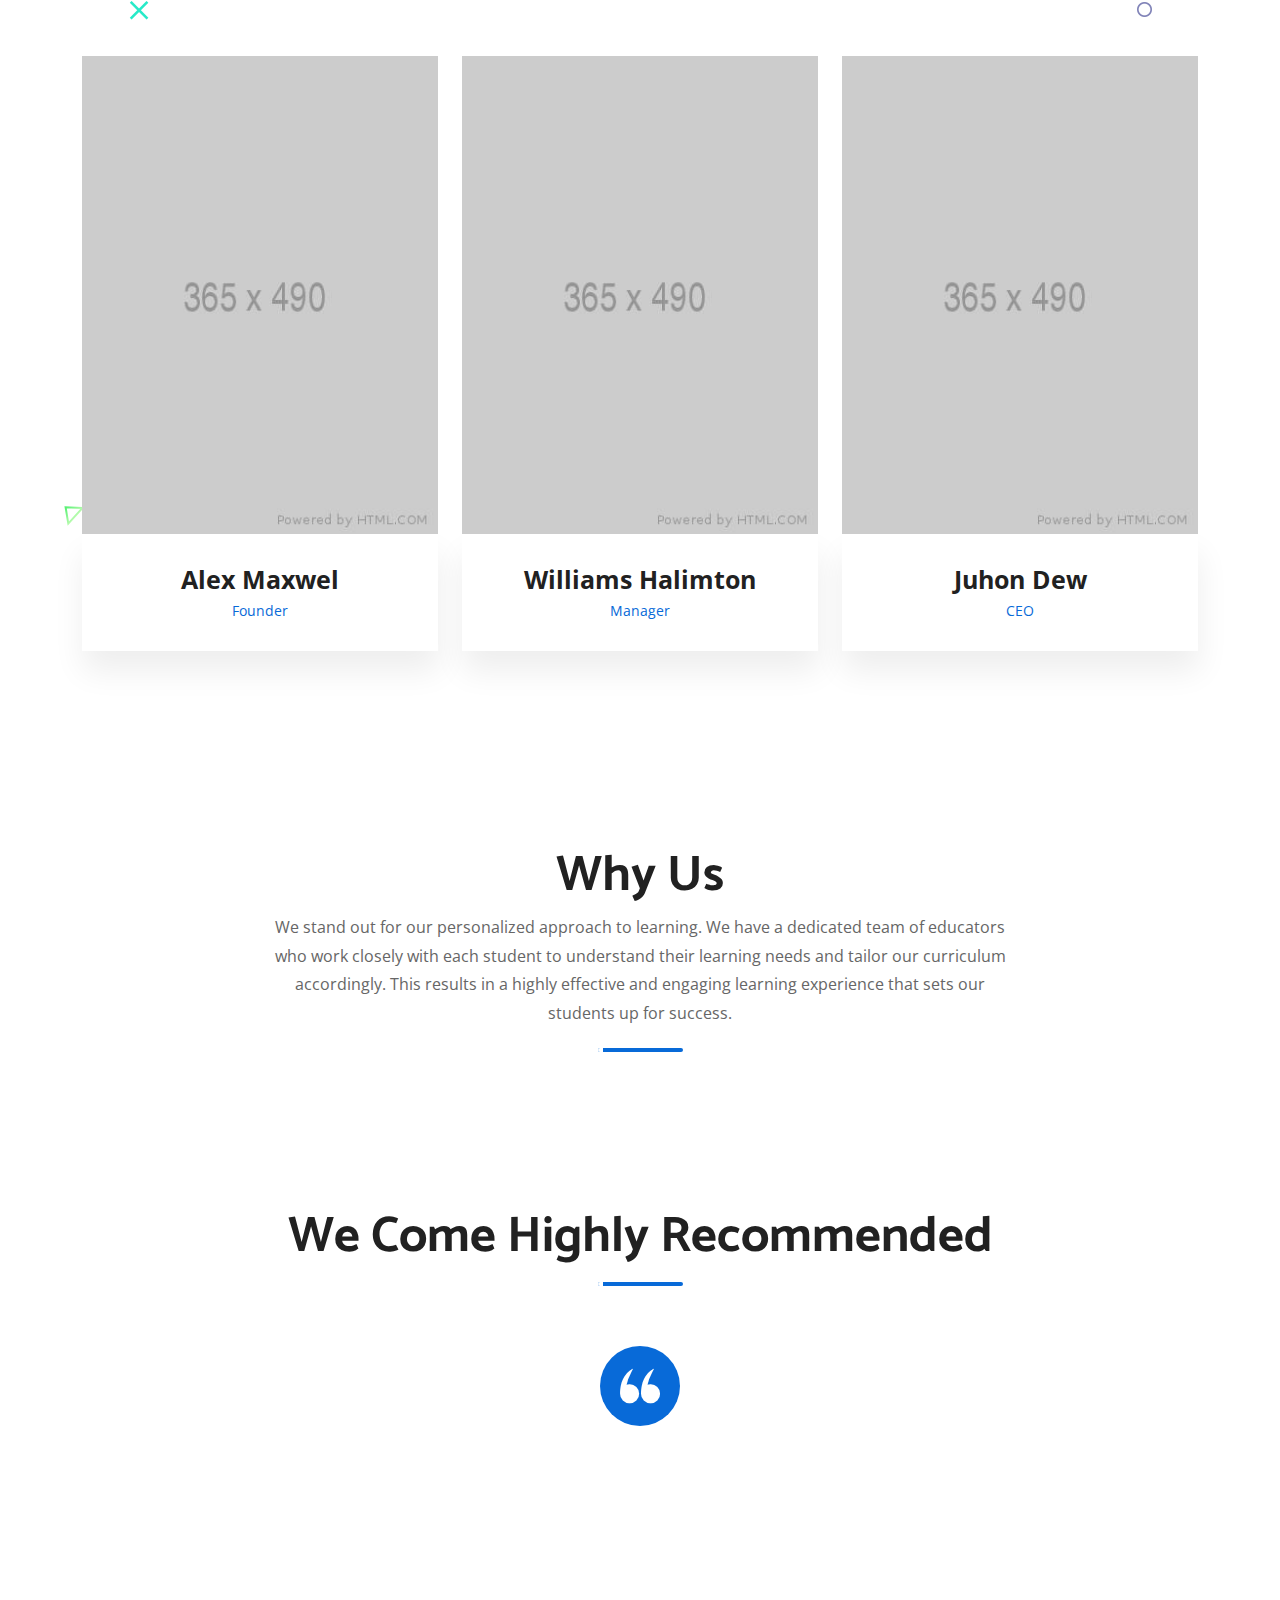
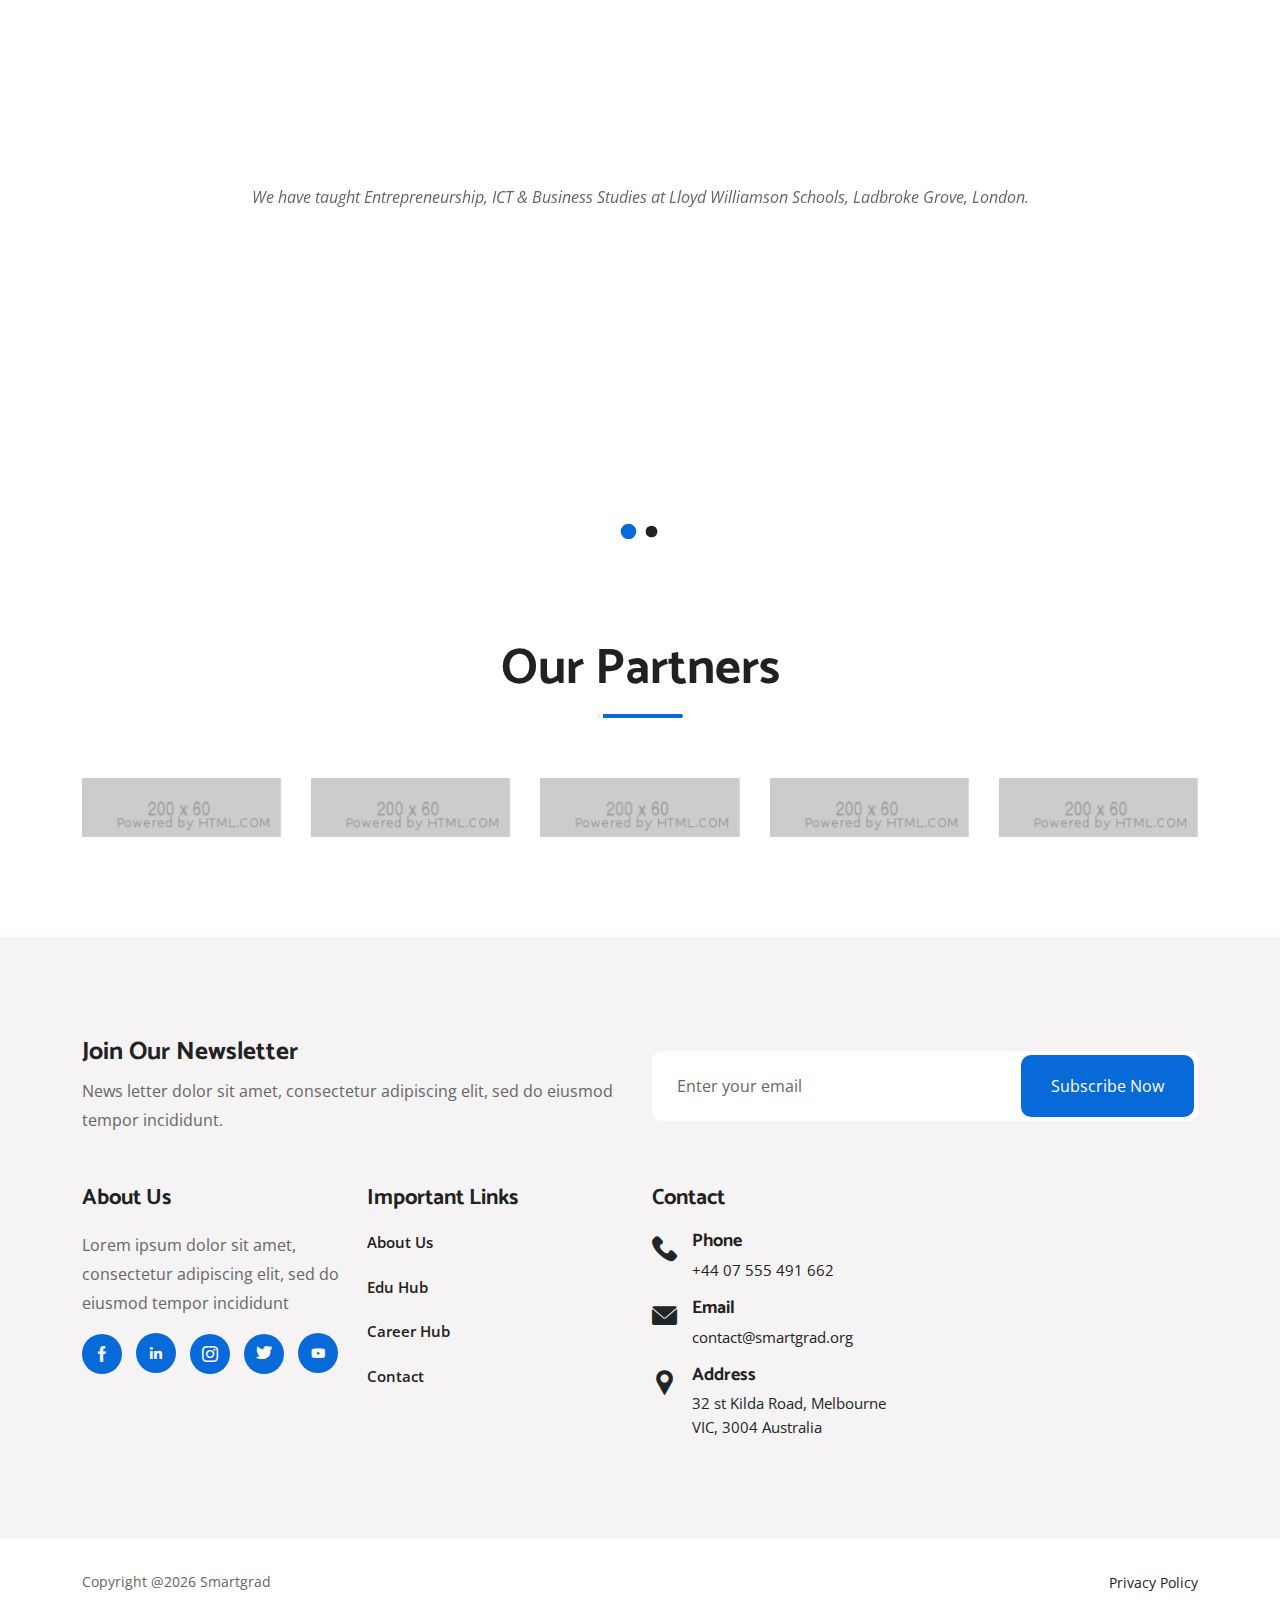
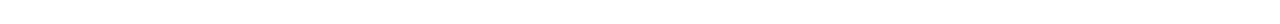
==== commit a0fd17dd: "updated" ====
--- a/about.html
+++ b/about.html
@@ -29,7 +29,7 @@
         <!-- Responsive CSS -->
 		<link rel="stylesheet" href="assets/css/responsive.css">
 		
-		<title>Fria - IT Startups & Digital Services HTML Template</title>
+		<title>About Us | Smartgrad</title>
 
         <link rel="icon" type="image/png" href="assets/img/favicon.png">
     </head>
@@ -71,7 +71,7 @@
                         <div class="collapse navbar-collapse mean-menu" id="navbarSupportedContent">
                             <ul class="navbar-nav">
                                 <li class="nav-item">
-                                    <a href="/" class="nav-link">
+                                    <a href="index.html" class="nav-link">
                                         Home
                                     </a>
                                 </li>
@@ -616,7 +616,7 @@
         <!-- End Why Us -->
 
         <!-- Start Clients Area -->
-        <section id="testimonials" class="clients-section">
+        <section class="clients-section">
             <div class="container">
                 <div class="section-title">
                     <h2>We come highly recommended</h2>
@@ -628,26 +628,8 @@
                         <div class="icon mb-3">
                             <i class="flaticon-left-quotes-sign"></i>
                         </div>
-                        <iframe width="560" height="315" src="https://www.youtube.com/embed/Uew5So_5PgM" title="YouTube video player" frameborder="0" allow="accelerometer; autoplay; clipboard-write; encrypted-media; gyroscope; picture-in-picture; web-share" allowfullscreen></iframe>
-                        <p>Lorem ipsum dolor sit amet, consectetur adipiscing elit, sed do eiusmod tempor incididunt ut labore et dolore magna aliqua. Quis ipsum suspendisse ultrices gravida. Risus commodo viverra maecenas accumsan lacus vel facilisis. Lorem Ipsum is simply dummy text of the printing and typesetting industry. Lorem Ipsum has been the industry's standard dummy text ever since the 1500s, when an unknown printer took a galley</p>
-
-                        <div class="clients-content">
-                            <h3>Alex Maxwel</h3>
-                            <span>Agent Management</span>
-                        </div>
-                    </div>
-
-                    <div class="clients-item">
-                        <div class="icon mb-3">
-                            <i class="flaticon-left-quotes-sign"></i>
-                        </div>
-                        <iframe width="560" height="315" src="https://www.youtube.com/embed/Uew5So_5PgM" title="YouTube video player" frameborder="0" allow="accelerometer; autoplay; clipboard-write; encrypted-media; gyroscope; picture-in-picture; web-share" allowfullscreen></iframe>
-                        <p>Lorem ipsum dolor sit amet, consectetur adipiscing elit, sed do eiusmod tempor incididunt ut labore et dolore magna aliqua. Quis ipsum suspendisse ultrices gravida. Risus commodo viverra maecenas accumsan lacus vel facilisis. Lorem Ipsum is simply dummy text of the printing and typesetting industry. Lorem Ipsum has been the industry's standard dummy text ever since the 1500s, when an unknown printer took a galley</p>
-
-                        <div class="clients-content">
-                            <h3>Edmond Halley</h3>
-                            <span>Web Designer</span>
-                        </div>
+                        <iframe width="560" height="315" src="https://www.youtube.com/embed/M59LFMM6kro" title="YouTube video player" frameborder="0" allow="accelerometer; autoplay; clipboard-write; encrypted-media; gyroscope; picture-in-picture; web-share" allowfullscreen></iframe>
+                        <p>We have taught Entrepreneurship, ICT & Business Studies at Lloyd Williamson Schools,  Ladbroke Grove, London.</p>
                     </div>
 
                     <div class="clients-item">
@@ -771,6 +753,16 @@
                                 <li>
                                     <a href="https://www.instagram.com/smartgrad_/" target="_blank">
                                         <i class="flaticon-instagram"></i>
+                                    </a>
+                                </li>
+                                <li>
+                                    <a href="https://www.instagram.com/smartgrad_/" target="_blank">
+                                        <i class="flaticon-twitter"></i>
+                                    </a>
+                                </li>
+                                <li>
+                                    <a href="https://www.instagram.com/smartgrad_/" target="_blank">
+                                        <i class="bx bxl-youtube"></i>
                                     </a>
                                 </li>
                             </ul>
--- a/assets/css/style.css
+++ b/assets/css/style.css
@@ -5895,6 +5895,18 @@
 .page-title-area.item-bg-women {
   background-image: url(../../assets/image/news-event/women-tech.jpg);
 }
+.page-title-area.item-bg-faq {
+  background-image: url(../../assets/image/faq/banner.jpg);
+}
+.page-title-area.item-bg-contact {
+  background-image: url(../../assets/image/contact/banner.jpg);
+}
+.page-title-area.item-bg-edu {
+  background-image: url(../../assets/image/edu-hub/banner.jpg);
+}
+.page-title-area.item-bg-career {
+  background-image: url(../../assets/image/career-hub/banner.jpg);
+}
 
 .page-title-area.item-bg-2 {
   background-image: url(../../assets/image/edu-hub/edu-Hub-page-background.jpeg);
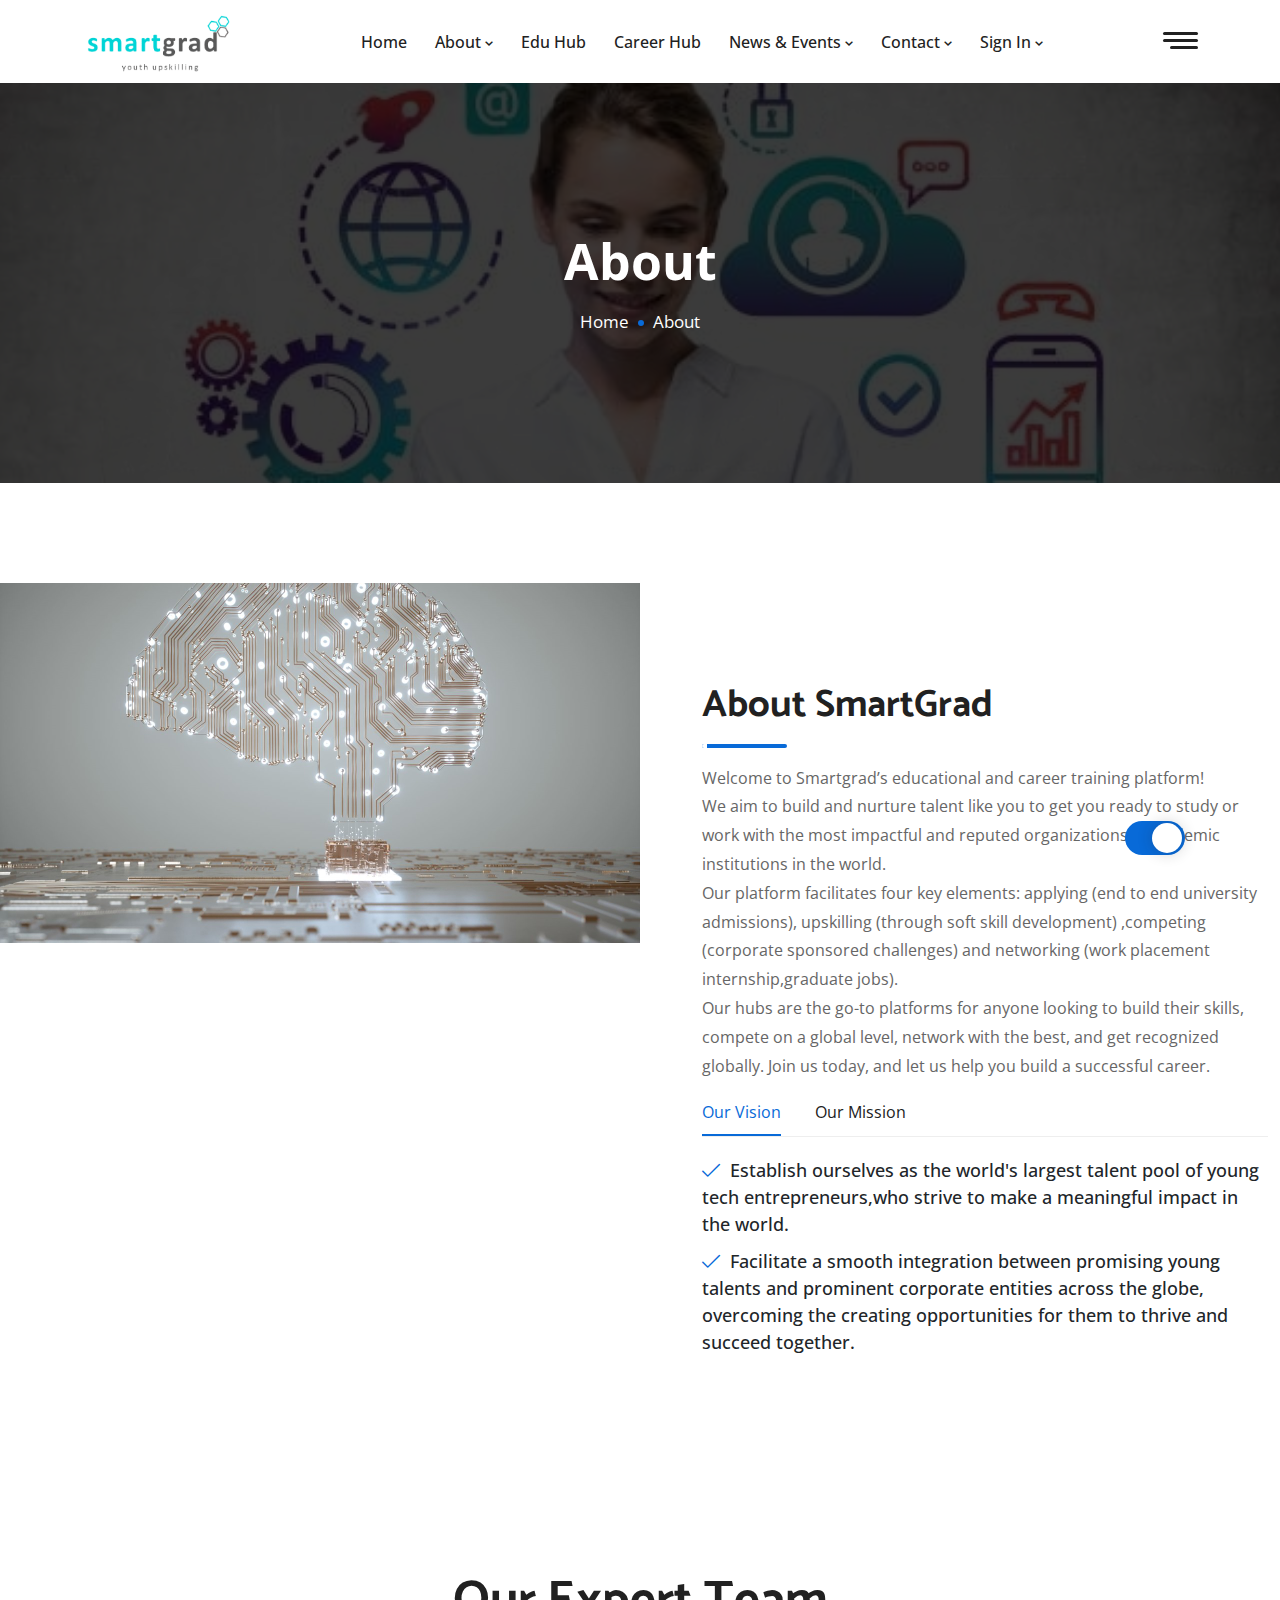
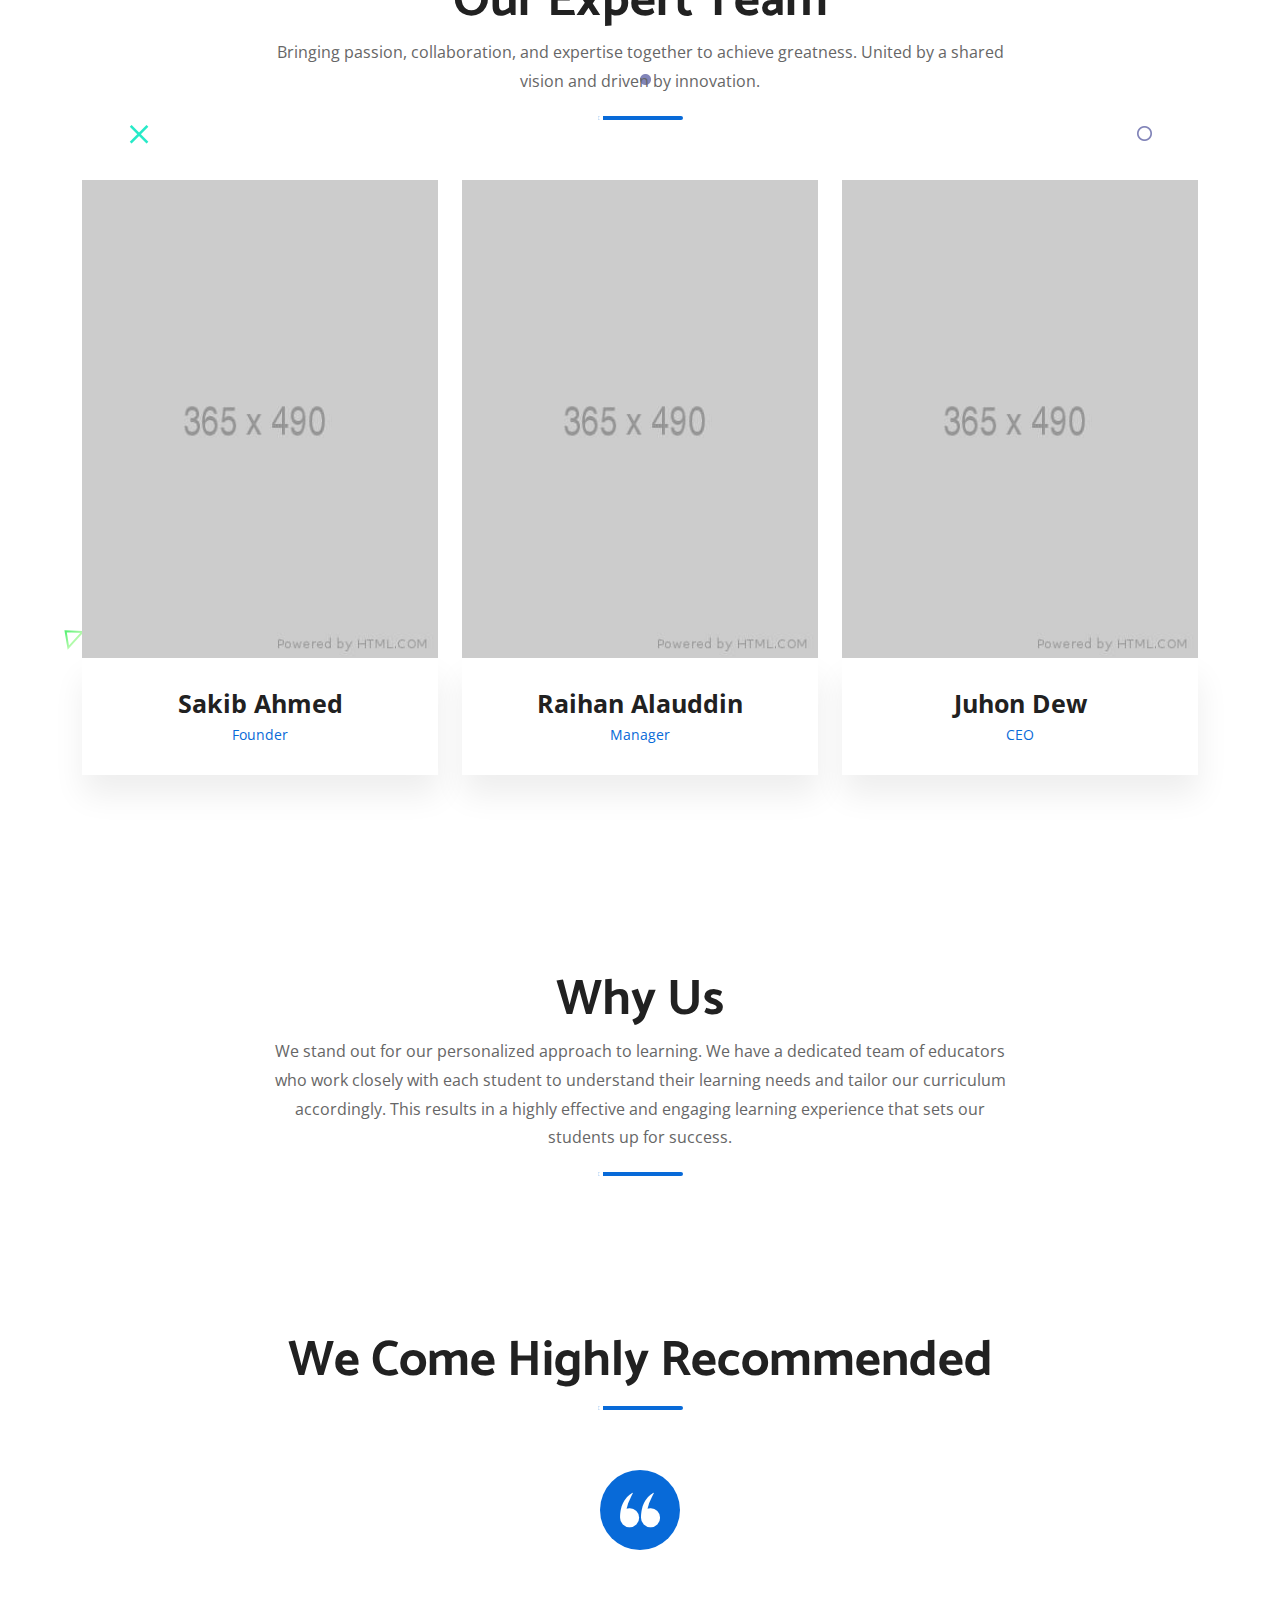
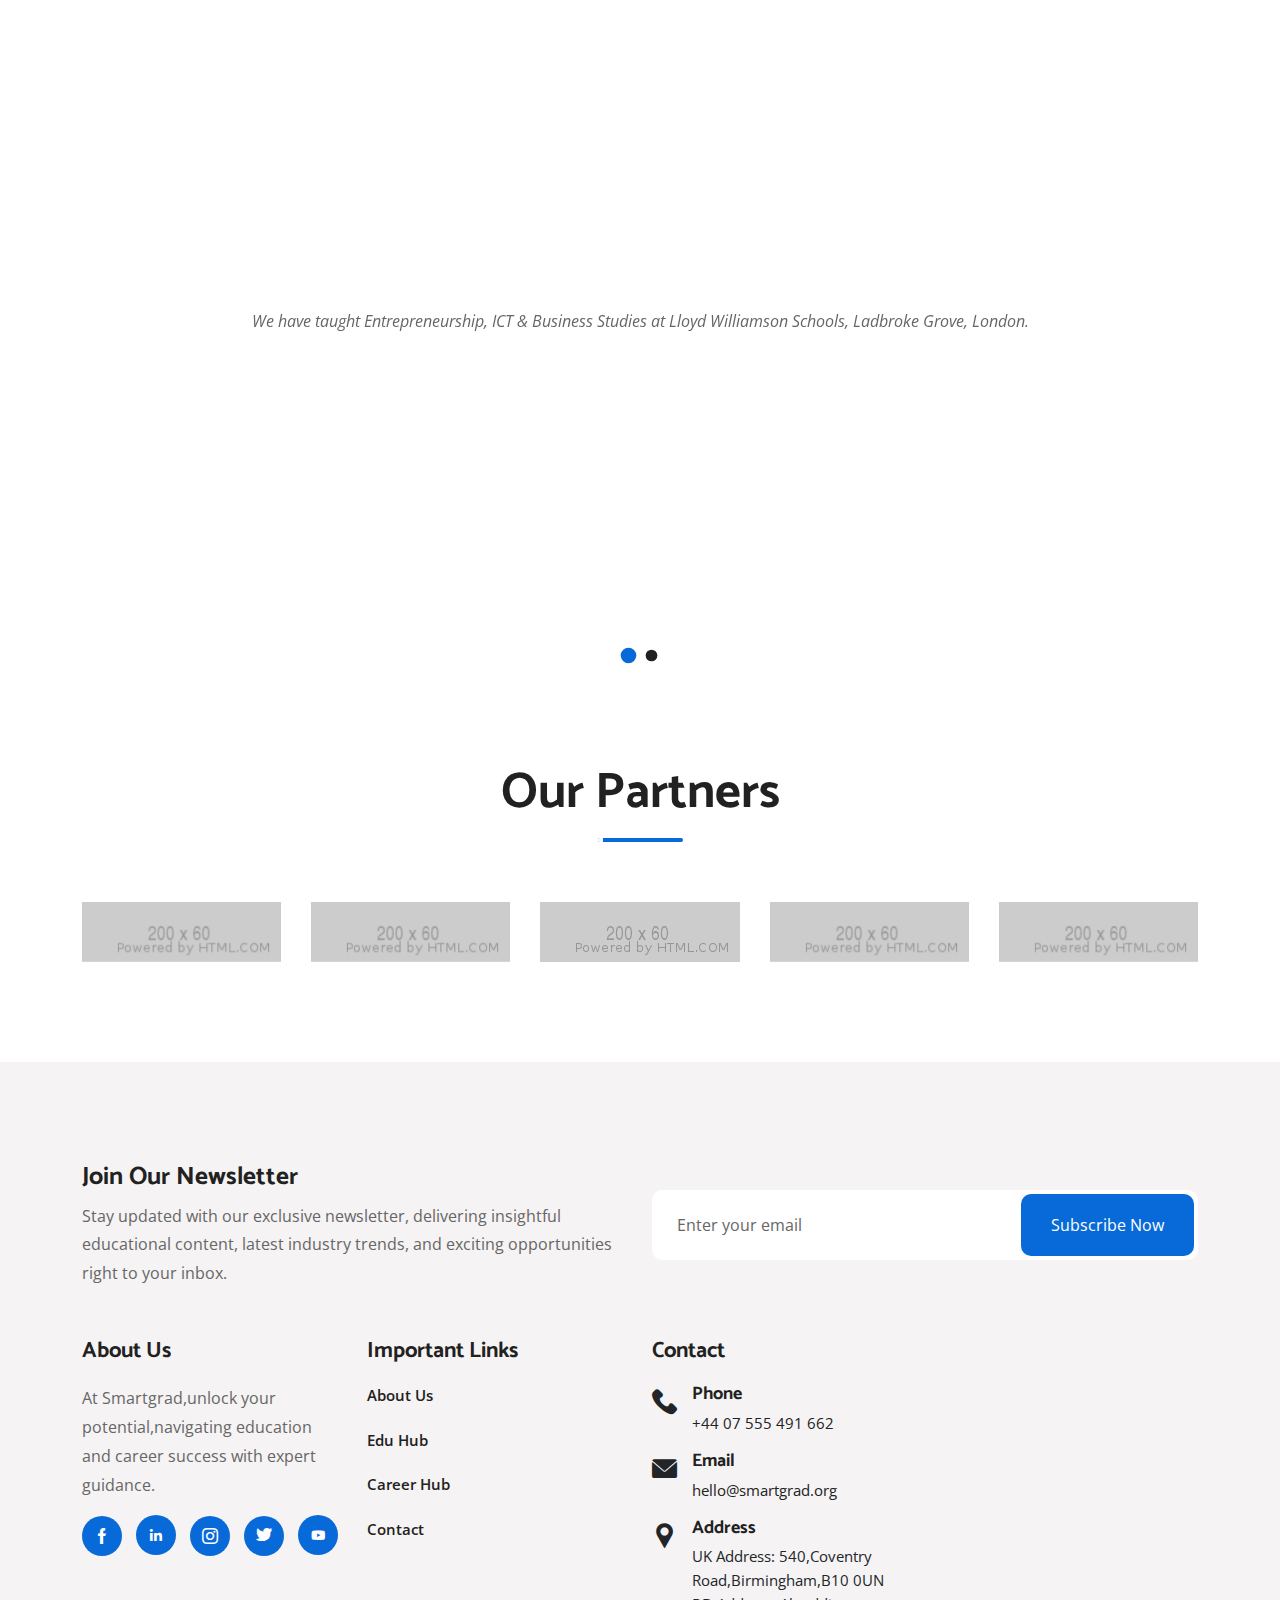
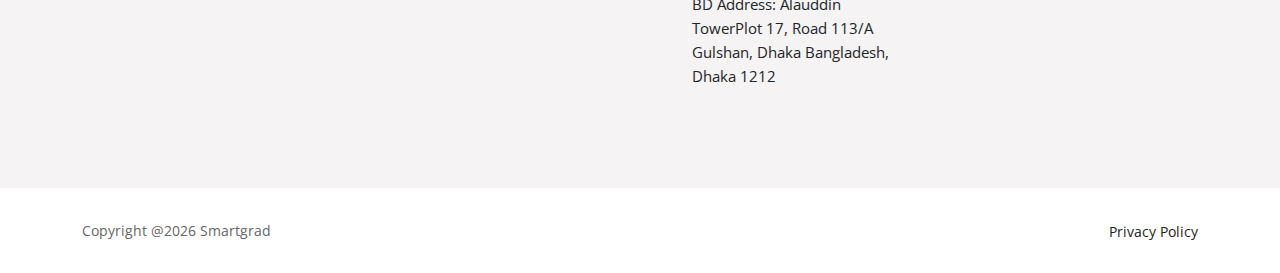
==== commit fc2fb012: "updated" ====
--- a/about.html
+++ b/about.html
@@ -31,7 +31,12 @@
 		
 		<title>About Us | Smartgrad</title>
 
-        <link rel="icon" type="image/png" href="assets/img/favicon.png">
+        <!-- favicon -->
+          <link rel="apple-touch-icon" sizes="180x180" href="assets/apple-touch-icon.png">
+          <link rel="icon" type="image/png" sizes="32x32" href="assets/favicon-32x32.png">
+          <link rel="icon" type="image/png" sizes="16x16" href="assets/favicon-16x16.png">
+          <link rel="manifest" href="/site.webmanifest">
+        <!-- favicon end -->
     </head>
 
     <body>
@@ -52,7 +57,7 @@
                     <div class="fria-responsive-menu">
                         <div class="logo">
                             <a href="index.html">
-                                <img src="assets/img/logo.jpg" class="black-logo" alt="image">
+                                <img src="assets/image/logo/logo.png" class="black-logo logo-custom" alt="image">
                                 <img src="assets/img/logo-2.png" class="white-logo" alt="image">
                             </a>
                         </div>
@@ -64,7 +69,7 @@
                 <div class="container">
                     <nav class="navbar navbar-expand-md navbar-light">
                         <a class="navbar-brand" href="index.html">
-                            <img src="assets/img/logo.jpg" class="black-logo" alt="image" width="150" height="auto">
+                            <img src="assets/image/logo/logo.png" class="black-logo logo-custom" alt="image" width="150" height="auto">
                             <img src="assets/img/logo-2.png" class="white-logo" alt="image">
                         </a>
 
@@ -145,6 +150,12 @@
                                         <i class='bx bx-chevron-down'></i>
                                     </a>
                                     <ul class="dropdown-menu">
+                                        <li class="nav-item">
+                                            <a href="contact.html" class="nav-link">
+                                                Contact
+                                            </a>
+                                        </li>
+
                                         <li class="nav-item">
                                             <a href="faq.html" class="nav-link">
                                                 FAQ
@@ -209,7 +220,7 @@
                 <div class="sidebar-about-area">
                     <div class="title">
                         <h2>About Us</h2>
-                        <p>We believe brand interaction is key in communication. Real innovations and a positive customer experience are the heart of successful communication. No fake products and services. The customer is king, their lives and needs are the inspiration.</p>
+                        <p>We are dedicated to developing and supporting your talents so that you are fully prepared to excel in your future studies or career with some of the most renowned and influential organizations and academic institutions worldwide.</p>
                     </div>
                 </div>
 
@@ -272,12 +283,12 @@
                     <div class="contact-info">
                         <div class="contact-info-content">
                             <h2>
-                                <a href="tel:+0881306298615">
-                                    +088 130 629 8615
+                                <a href="tel:+880 1937 200 200">
+                                    +880 1937 200 200
                                 </a>
                                 <span>OR</span>
-                                <a href="mailto:fria@gmail.com">
-                                    fria@gmail.com
+                                <a href="mailto:hello@smartgrad.org">
+                                    hello@smartgrad.org
                                 </a>
                             </h2>
     
@@ -337,27 +348,31 @@
             <div class="container-fluid">
                 <div class="row">
                     <div class="col-lg-6 p-0">
-                        <div class="about-image">
-                            <img src="assets/about.jpeg" alt="image">
+                        <div class="who-image">
+                            <img src="assets/image/who.jpg" alt="image">
                         </div>
                     </div>
 
                     <div class="col-lg-6">
                         <div class="about-tab">
-                            <h2>About Our SmartGrad Agency</h2>
+                            <h2>About SmartGrad</h2>
                             <div class="bar"></div>
-                            <p>With a team of experienced consultants, Smartgrad offers personalized guidance on college and university admissions, academic and career planning, and educational program development. Our mission is to empower students to achieve their academic and professional goals, and to support educational institutions in creating engaging, effective learning environments. We are committed to excellence, integrity, and innovation in all aspects of our work, and we strive to make a positive impact on education locally and globally.</p>
+                            <p>Welcome to Smartgrad’s educational and career training platform! <br> 
+We aim to build and nurture talent like you to get you ready to study or work with the most impactful and reputed organizations & academic institutions in the world. <br> 
+Our platform facilitates four key elements: applying (end to end university admissions), upskilling (through soft skill development) ,competing (corporate sponsored challenges) and networking (work placement internship,graduate jobs). <br> 
+Our hubs are the go-to platforms for anyone looking to build their skills, compete on a global level, network with the best, and get recognized globally. Join us today, and let us help you build a successful career.
+</p>
 
                             <div class="tab about-list-tab">
                                 <ul class="tabs">
                                     <li>
                                         <a href="#">
+                                            Our Vision
+                                        </a>
+                                    </li>
+                                    <li>
+                                        <a href="#">
                                             Our Mission
-                                        </a>
-                                    </li>
-                                    <li>
-                                        <a href="#">
-                                            Our Vision
                                         </a>
                                     </li>
                                 </ul>
@@ -367,22 +382,12 @@
                                         <ul class="list">
                                             <li>
                                                 <i class="flaticon-tick"></i>
-                                                Guide students and families with college admissions.
+                                                Establish ourselves as the world's largest talent pool of young tech entrepreneurs,who strive to make a meaningful impact in the world.
                                             </li>
 
                                             <li>
                                                 <i class="flaticon-tick"></i>
-                                                Improve curriculum and instruction for educational institutions.
-                                            </li>
-
-                                            <li>
-                                                <i class="flaticon-tick"></i>
-                                                Promote international education and cultural exchange.
-                                            </li>
-
-                                            <li>
-                                                <i class="flaticon-tick"></i>
-                                                Advance equity and inclusion in education.
+                                                 Facilitate a smooth integration between promising young talents and prominent corporate entities across the globe, overcoming the creating opportunities for them to thrive and succeed together.
                                             </li>
                                         </ul>
                                     </div>
@@ -391,26 +396,16 @@
                                         <ul class="list">
                                             <li>
                                                 <i class="flaticon-tick"></i>
-                                                To be the top choice for students and families seeking education guidance.
+                                                Overcome the transactional nature of traditional upskilling and networking platforms like LinkedIn,Udemy and Coursera by connecting corporates and potential job-seekers.
                                             </li>
 
                                             <li>
                                                 <i class="flaticon-tick"></i>
-                                                To revolutionize education by providing innovative solutions to educational institutions.
-                                            </li>
-
-                                            <li>
-                                                <i class="flaticon-tick"></i>
-                                                To create a global network of students and educators promoting cultural exchange and collaboration.
-                                            </li>
-
-                                            <li>
-                                                <i class="flaticon-tick"></i>
-                                                To promote equitable and inclusive education opportunities for all students.
+                                                Ensuring that our students are well-prepared for the challenges of the real world, making us the preferred choice for students and employers alike.
                                             </li>
                                         </ul>
 
-                                        <p>Lorem ipsum dolor sit amet, consectetur adipiscing elit, sed do eiusmod tempor incididunt ut labore et dolore magna aliqua. Quis ipsum suspendisse ultrices gravida. Risus commodo viverra maecenas accumsan facilisis.</p>
+                                        <p>Our commitment is to empower individuals by creating a seamless bridge between aspiring job-seekers and esteemed global corporations, while also facilitating the educational aspirations of students seeking higher studies abroad. With our expertise and extensive network, we strive to unlock boundless opportunities and shape successful futures.</p>
 
                                         <a class="default-btn" href="#">
                                             Discover More
@@ -464,7 +459,7 @@
             <div class="container">
                 <div class="section-title">
                     <h2>Our Expert Team</h2>
-                    <p>Lorem ipsum dolor sit amet, consectetur adipiscing elit, sed do eiusmod tempor incidiunt labore et dolore magna aliqua. Quis ipsum suspendisse ultrices gravida.</p>
+                    <p>Bringing passion, collaboration, and expertise together to achieve greatness. United by a shared vision and driven by innovation.</p>
                     <div class="bar"></div>
                 </div>
 
@@ -499,7 +494,7 @@
                             </div>
     
                             <div class="content">
-                                <h3>Alex Maxwel</h3>
+                                <h3>Sakib Ahmed</h3>
                                 <span>Founder</span>
                             </div>
                         </div>
@@ -535,7 +530,7 @@
                             </div>
     
                             <div class="content">
-                                <h3>Williams Halimton</h3>
+                                <h3>Raihan Alauddin</h3>
                                 <span>Manager</span>
                             </div>
                         </div>
@@ -714,7 +709,7 @@
                         <div class="col-lg-6 col-md-6">
                             <div class="subscribe-content">
                                 <h2>Join Our Newsletter</h2>
-                                <p>News letter dolor sit amet, consectetur adipiscing elit, sed do eiusmod tempor incididunt.</p>
+                                <p>Stay updated with our exclusive newsletter, delivering insightful educational content, latest industry trends, and exciting opportunities right to your inbox.</p>
                             </div>
                         </div>
 
@@ -737,7 +732,7 @@
                             <div class="footer-heading">
                                 <h3>About Us</h3>
                             </div>
-                            <p>Lorem ipsum dolor sit amet, consectetur adipiscing elit, sed do eiusmod tempor incididunt</p>
+                            <p>At Smartgrad,unlock your potential,navigating education and career success with expert guidance.</p>
                             <ul class="footer-social">
                                 <li>
                                     <a href="https://www.facebook.com/smartgrad.uk" target="_blank">
@@ -807,13 +802,14 @@
                             <div class="footer-info-contact">
                                 <i class="flaticon-envelope"></i>
                                 <h3>Email</h3>
-                                <span><a href="mailto:contact@smartgrad.org">contact@smartgrad.org</a></span>
+                                <span><a href="mailto:hello@smartgrad.org">hello@smartgrad.org</a></span>
                             </div>
 
                             <div class="footer-info-contact">
                                 <i class="flaticon-pin"></i>
                                 <h3>Address</h3>
-                                <span>32 st Kilda Road, Melbourne VIC, 3004 Australia</span>
+                                <span>UK Address: 540,Coventry Road,Birmingham,B10 0UN <br>
+BD Address: Alauddin TowerPlot 17, Road 113/A Gulshan, Dhaka Bangladesh, Dhaka 1212</span>
                             </div>
                         </div>
                     </div>
--- a/assets/css/style.css
+++ b/assets/css/style.css
@@ -189,6 +189,7 @@
   background-color: #10dce8;
   color: #ffffff;
 }
+.display-none-mob{}
 
 .optional-btn {
   display: inline-block;
@@ -1077,8 +1078,28 @@
 .sidebar-modal.active .sidebar-modal-inner {
   right: 0;
 }
-
+.banner-font-size{
+    font-size:40px !important;
+}
+.logo-custom{
+    width:150px;
+    height:auto;
+}
+.mob-m{}
 @media only screen and (max-width: 991px) {
+    .mob-m{
+        margin-top:60px;
+    }
+    .logo-custom{
+        width:125px;
+        height:auto;
+    }
+    .banner-font-size{
+        font-size:30px !important;
+    }
+    .display-none-mob{
+        display:none;
+    }
   .fria-responsive-nav {
     display: block;
   }
@@ -4660,13 +4681,13 @@
 }
 
 .about-image {
-  background-image: url(../../assets/about.jpg);
+  background-image: url(../../assets/image/why_choose_us.jpg);
   background-size: cover;
   background-position: center center;
   height: 100%;
 }
 
-.about-image img {
+.about_smartgrad-image img {
   display: none;
 }
 
